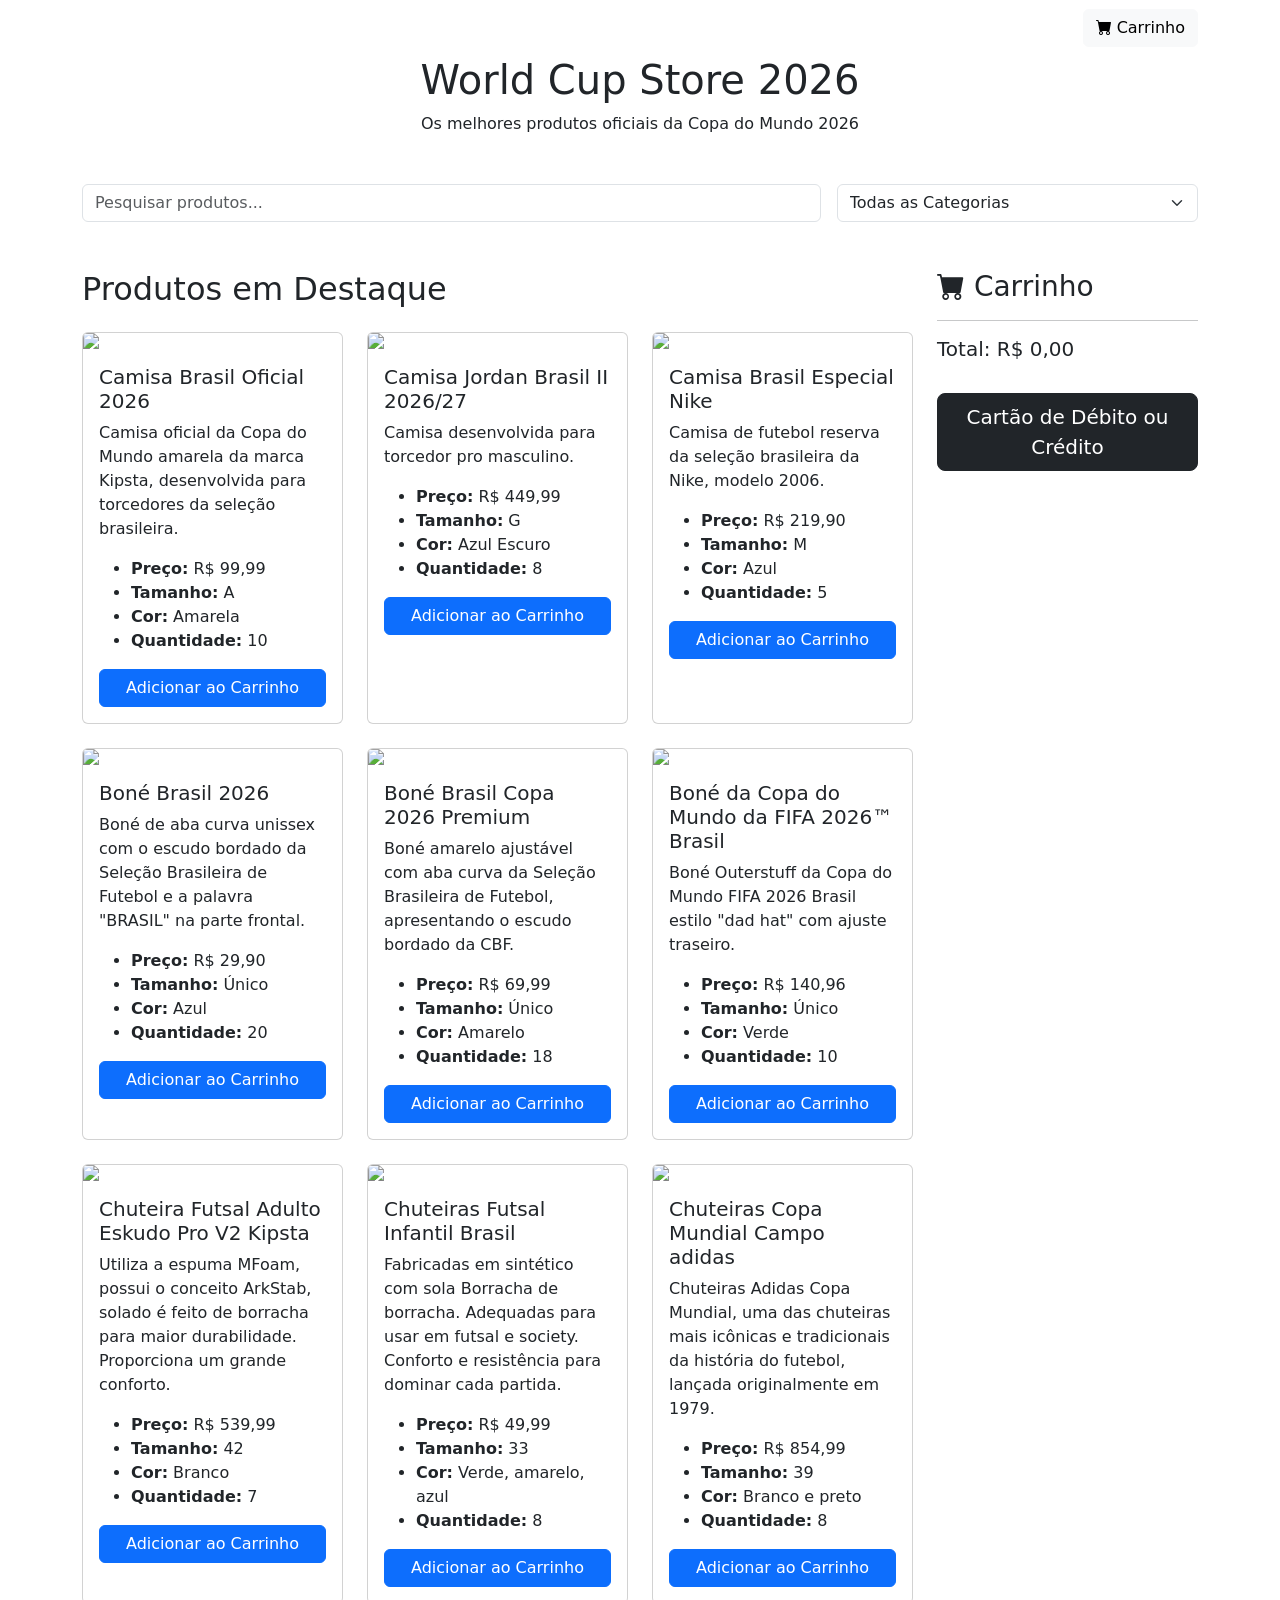
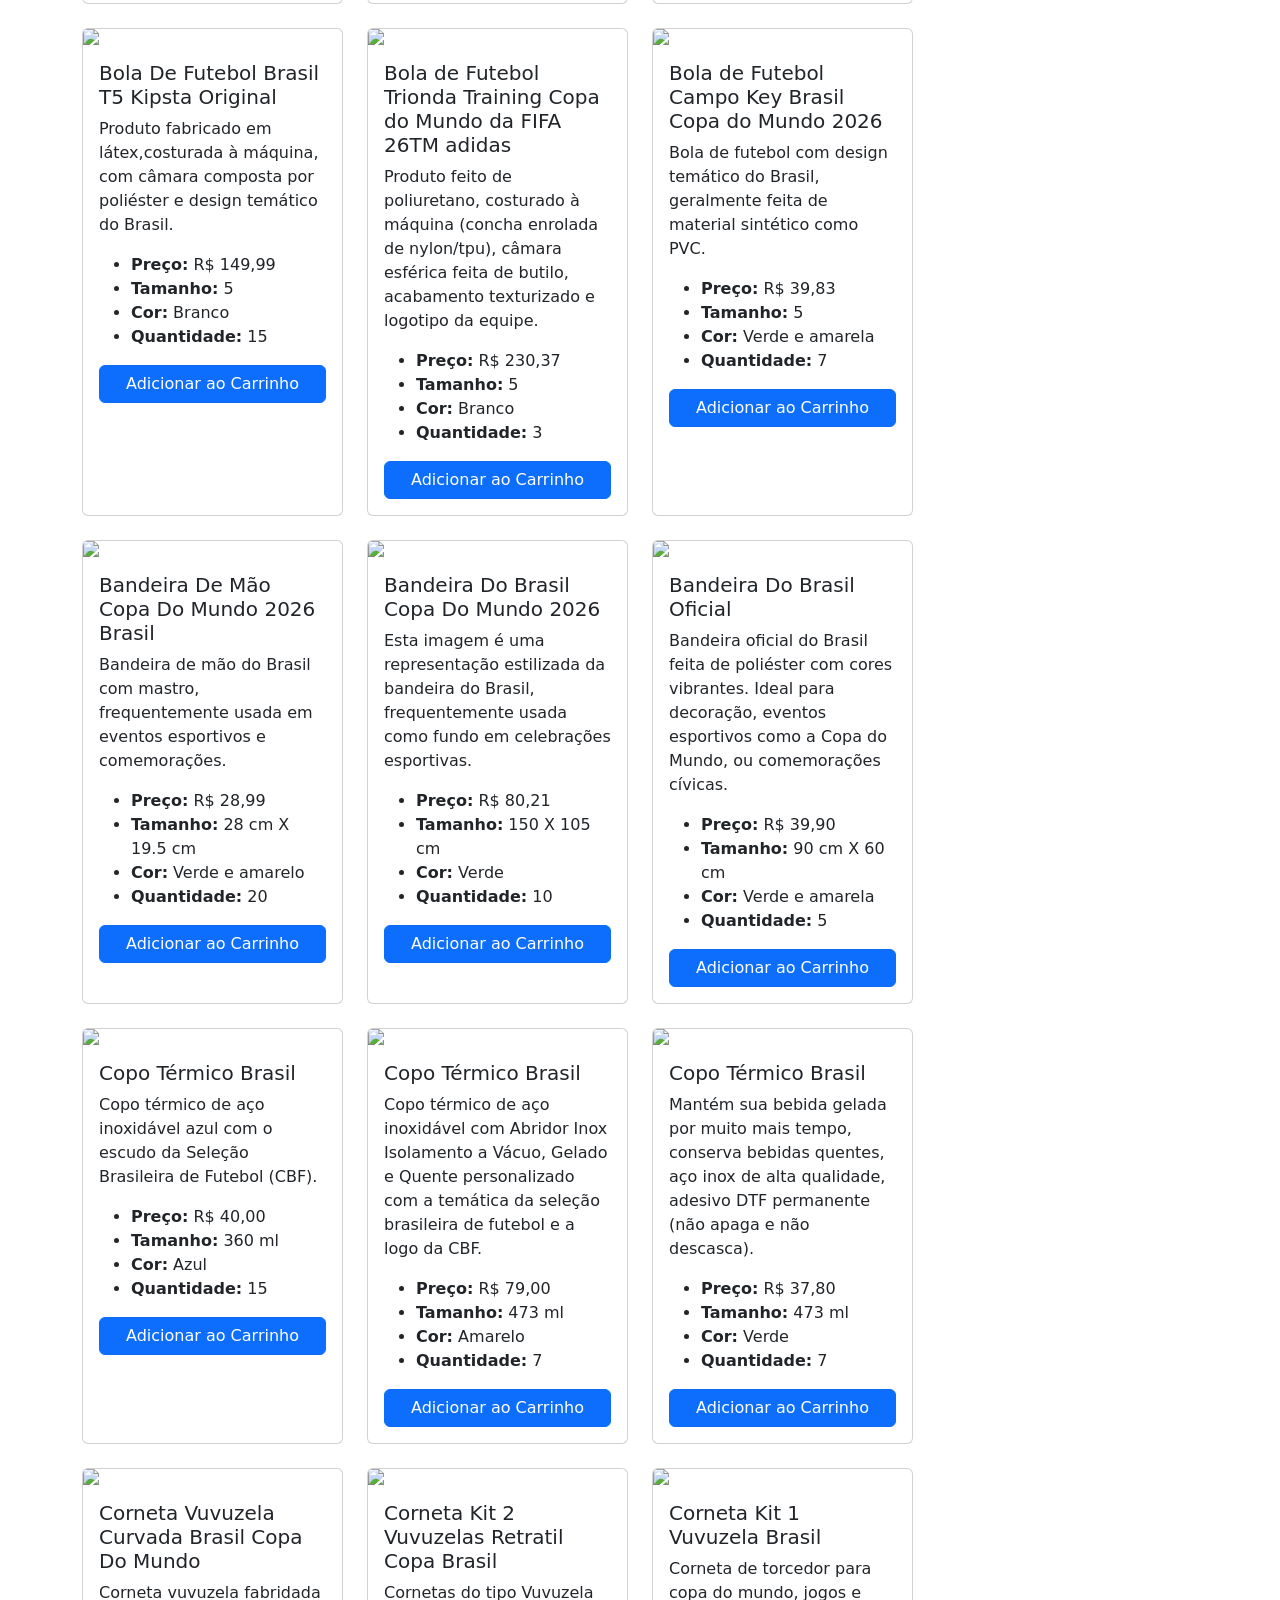
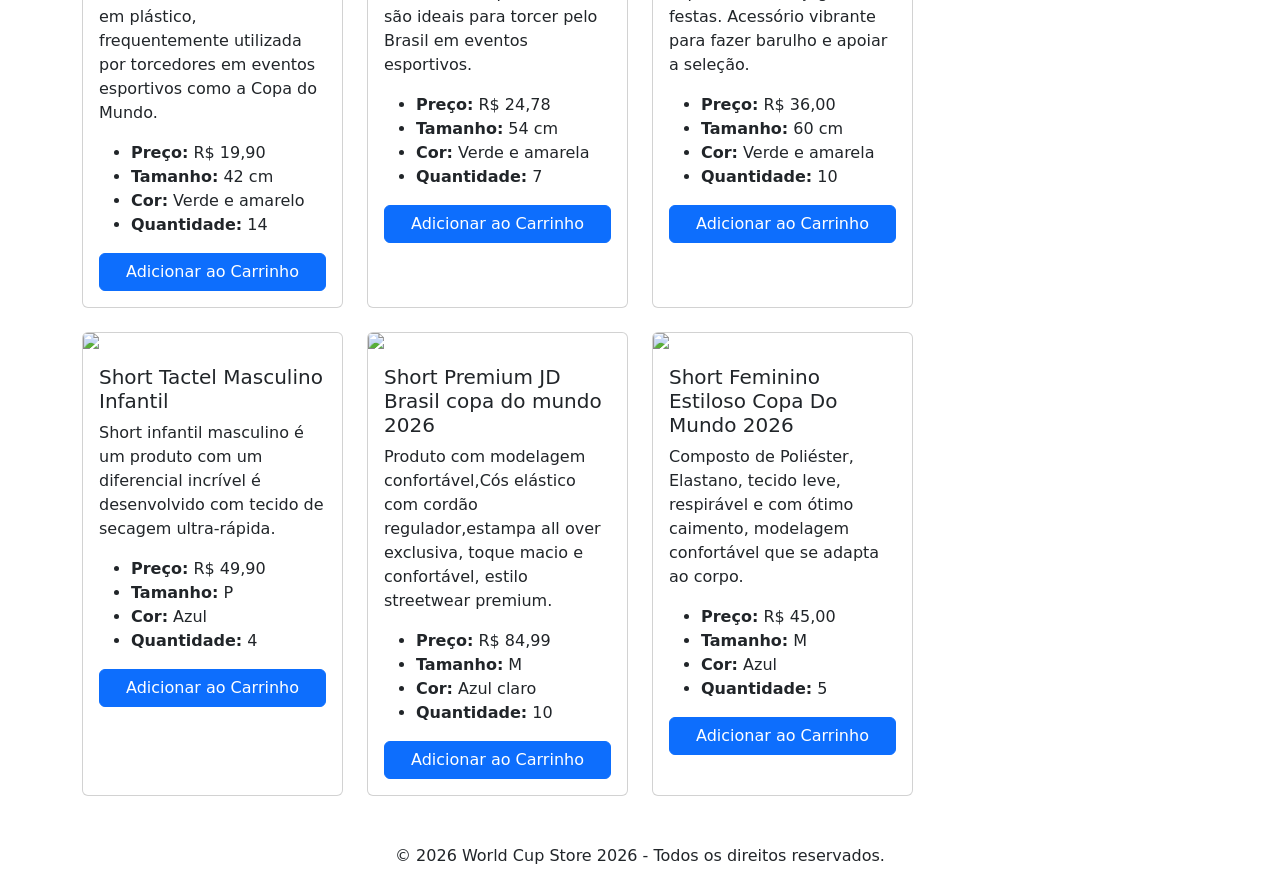
==== index.html @ fdce2fe2 "Add files via upload" ====
<!DOCTYPE html>
<html lang="pt-br">

<head>

    <meta charset="UTF-8">
    <meta name="viewport" content="width=device-width, initial-scale=1.0">

    <title>World Cup Store 2026</title>

    <link href="https://cdn.jsdelivr.net/npm/bootstrap@5.3.7/dist/css/bootstrap.min.css" rel="stylesheet">

    <link rel="stylesheet"
        href="https://cdn.jsdelivr.net/npm/bootstrap-icons@1.13.1/font/bootstrap-icons.min.css">

    <link rel="stylesheet" href="assets/css/styles.css">

</head>

<body>

    <nav class="navbar navbar-expand-lg navbar-dark menu-principal">

        <div class="container">

            <a class="navbar-brand fw-bold" href="#">
                <i class="bi bi-trophy-fill"></i>
                World Cup Store 2026
            </a>

            <button class="navbar-toggler" type="button" data-bs-toggle="collapse"
                data-bs-target="#menuNavbar">

                <span class="navbar-toggler-icon"></span>

            </button>

            <div class="collapse navbar-collapse" id="menuNavbar">

                <ul class="navbar-nav mx-auto">

                    <li class="nav-item">
                        <a class="nav-link active" href="#">Início</a>
                    </li>

                    <li class="nav-item">
                        <a class="nav-link" href="menu1.html">História</a>
                    </li>

                    <li class="nav-item">
                        <a class="nav-link" href="menu2.html">Produtos</a>
                    </li>

                    <li class="nav-item">
                        <a class="nav-link" href="menu3.html">Contato</a>
                    </li>

                </ul>

                <button class="btn btn-light">

                    <i class="bi bi-cart-fill"></i>
                    Carrinho

                </button>

            </div>

        </div>

    </nav>

    <section class="hero text-center">

        <div class="container">

            <h1 class="titulo-principal">
                World Cup Store 2026
            </h1>

            <p class="subtitulo">
                Os melhores produtos oficiais da Copa do Mundo 2026
            </p>

        </div>

    </section>

    <section class="container mt-5">

        <div class="row g-3">

            <div class="col-md-8">

                <input
                type="text"

                class="form-control pesquisa"

                id="pesquisaProduto"

                placeholder="Pesquisar produtos...">

            </div>

            <div class="col-md-4">

                <select
                    class="form-select filtro-categoria"
                    id="filtroCategoria">

                        <option value="todas as categorias">
                            Todas as Categorias
                        </option>

                        <option value="camisas">
                            Camisas
                        </option>

                        <option value="bones">
                            Bonés
                        </option>

                        <option value="chuteiras">
                            Chuteiras
                        </option>

                        <option value="acessorios">
                            Acessórios
                        </option>

                        <option value="outros">
                            Outros
                        </option>

                </select>

            </div>

        </div>

    </section>

    <section class="container mt-5">

        <div class="row">

            <div class="col-lg-9">

                <h2 class="titulo-secao mb-4">
                    Produtos em Destaque
                </h2>

                <div class="row g-4">

                    <div class="col-md-6 col-lg-4 produto camisas">
                        <div class="card produto-card h-100">

                            <img src="assets/img/camisa1.png" class="card-img-top">

                            <div class="card-body">

                                <h5 class="card-title">
                                    Camisa Brasil Oficial 2026
                                </h5>

                                <p class="card-text">
                                    Camisa oficial da Copa do Mundo amarela da marca Kipsta, desenvolvida para torcedores da seleção brasileira.
                                </p>

                                <ul class="lista-produto">
                                    <li><strong>Preço:</strong> R$ 99,99</li>
                                    <li><strong>Tamanho:</strong> A</li>
                                    <li><strong>Cor:</strong> Amarela</li>
                                    <li><strong>Quantidade:</strong> 10</li>
                                </ul>

                                <button
                                class="btn btn-primary w-100 btn-adicionar"

                                data-nome="Camisa Brasil Oficial 2026"

                                data-preco="99.99">

                                    Adicionar ao Carrinho

                                </button>

                            </div>

                        </div>
                    </div>

                    <div class="col-md-6 col-lg-4 produto camisas">
                        <div class="card produto-card h-100">

                            <img src="assets/img/camisa2.png" class="card-img-top">

                            <div class="card-body">

                                <h5 class="card-title">
                                    Camisa Jordan Brasil II 2026/27
                                </h5>

                                <p class="card-text">
                                    Camisa desenvolvida para torcedor pro masculino.
                                </p>

                                <ul class="lista-produto">
                                    <li><strong>Preço:</strong> R$ 449,99</li>
                                    <li><strong>Tamanho:</strong> G</li>
                                    <li><strong>Cor:</strong> Azul Escuro</li>
                                    <li><strong>Quantidade:</strong> 8</li>
                                </ul>

                                <button
                                class="btn btn-primary w-100 btn-adicionar"

                                data-nome="Camisa Jordan Brasil II 2026/27"

                                data-preco="449.99">

                                    Adicionar ao Carrinho

                                </button>

                            </div>

                        </div>
                    </div>

                    <div class="col-md-6 col-lg-4 produto camisas">
                        <div class="card produto-card h-100">

                            <img src="assets/img/camisa3.png" class="card-img-top">

                            <div class="card-body">

                                <h5 class="card-title">
                                    Camisa Brasil Especial Nike
                                </h5>

                                <p class="card-text">
                                    Camisa de futebol reserva da seleção brasileira da Nike, modelo 2006.
                                </p>

                                <ul class="lista-produto">
                                    <li><strong>Preço:</strong> R$ 219,90</li>
                                    <li><strong>Tamanho:</strong> M</li>
                                    <li><strong>Cor:</strong> Azul</li>
                                    <li><strong>Quantidade:</strong> 5</li>
                                </ul>

                                <button
                                class="btn btn-primary w-100 btn-adicionar"

                                data-nome="Camisa Brasil Especial Nike"

                                data-preco="219.90">

                                    Adicionar ao Carrinho

                                </button>

                            </div>

                        </div>
                    </div>

                    <div class="col-md-6 col-lg-4 produto bones">
                        <div class="card produto-card h-100">

                            <img src="assets/img/bone1.png" class="card-img-top">

                            <div class="card-body">

                                <h5 class="card-title">
                                    Boné Brasil 2026
                                </h5>

                                <p class="card-text">
                                    Boné de aba curva unissex com o escudo bordado da Seleção Brasileira de Futebol e a palavra "BRASIL" na parte frontal.
                                </p>

                                <ul class="lista-produto">
                                    <li><strong>Preço:</strong> R$ 29,90</li>
                                    <li><strong>Tamanho:</strong> Único</li>
                                    <li><strong>Cor:</strong> Azul</li>
                                    <li><strong>Quantidade:</strong> 20</li>
                                </ul>

                                <button
                                class="btn btn-primary w-100 btn-adicionar"

                                data-nome="Boné Brasil 2026"

                                data-preco="29.90">

                                    Adicionar ao Carrinho

                                </button>

                            </div>

                        </div>
                    </div>

                    <div class="col-md-6 col-lg-4 produto bones">
                        <div class="card produto-card h-100">

                            <img src="assets/img/bone2.png" class="card-img-top">

                            <div class="card-body">

                                <h5 class="card-title">
                                    Boné Brasil Copa 2026 Premium
                                </h5>

                                <p class="card-text">
                                    Boné amarelo ajustável com aba curva da Seleção Brasileira de Futebol, apresentando o escudo bordado da CBF.
                                </p>

                                <ul class="lista-produto">
                                    <li><strong>Preço:</strong> R$ 69,99</li>
                                    <li><strong>Tamanho:</strong> Único</li>
                                    <li><strong>Cor:</strong> Amarelo</li>
                                    <li><strong>Quantidade:</strong> 18</li>
                                </ul>

                                <button
                                class="btn btn-primary w-100 btn-adicionar"

                                data-nome="Boné Brasil Copa 2026 Premium"

                                data-preco="69.99">

                                    Adicionar ao Carrinho

                                </button>

                            </div>

                        </div>
                    </div>

                    <div class="col-md-6 col-lg-4 produto bones">
                        <div class="card produto-card h-100">

                            <img src="assets/img/bone3.png" class="card-img-top">

                            <div class="card-body">

                                <h5 class="card-title">
                                    Boné da Copa do Mundo da FIFA 2026™ Brasil
                                </h5>

                                <p class="card-text">
                                    Boné Outerstuff da Copa do Mundo FIFA 2026 Brasil estilo "dad hat" com ajuste traseiro.
                                </p>

                                <ul class="lista-produto">
                                    <li><strong>Preço:</strong> R$ 140,96</li>
                                    <li><strong>Tamanho:</strong> Único</li>
                                    <li><strong>Cor:</strong> Verde</li>
                                    <li><strong>Quantidade:</strong> 10</li>
                                </ul>

                                <button
                                class="btn btn-primary w-100 btn-adicionar"

                                data-nome="Boné da Copa do Mundo da FIFA 2026™ Brasil"

                                data-preco="140.96">

                                    Adicionar ao Carrinho

                                </button>

                            </div>

                        </div>
                    </div>

                    <div class="col-md-6 col-lg-4 produto chuteiras">
                        <div class="card produto-card h-100">

                            <img src="assets/img/chuteira1.png" class="card-img-top">

                            <div class="card-body">

                                <h5 class="card-title">
                                    Chuteira Futsal Adulto Eskudo Pro V2 Kipsta
                                </h5>

                                <p class="card-text">
                                    Utiliza a espuma MFoam, possui o conceito ArkStab, solado é feito de borracha para maior durabilidade. Proporciona um grande conforto.
                                </p>

                                <ul class="lista-produto">
                                    <li><strong>Preço:</strong> R$ 539,99</li>
                                    <li><strong>Tamanho:</strong> 42</li>
                                    <li><strong>Cor:</strong> Branco</li>
                                    <li><strong>Quantidade:</strong> 7</li>
                                </ul>

                                <button
                                class="btn btn-primary w-100 btn-adicionar"

                                data-nome="Chuteira Futsal Adulto Eskudo Pro V2 Kipsta"

                                data-preco="539.99">

                                    Adicionar ao Carrinho

                                </button>

                            </div>

                        </div>
                    </div>

                    <div class="col-md-6 col-lg-4 produto chuteiras">
                        <div class="card produto-card h-100">

                            <img src="assets/img/chuteira2.png" class="card-img-top">

                            <div class="card-body">

                                <h5 class="card-title">
                                    Chuteiras Futsal Infantil Brasil
                                </h5>

                                <p class="card-text">
                                    Fabricadas em sintético com sola Borracha de borracha. Adequadas para usar em futsal e society. Conforto e resistência para dominar cada partida.
                                </p>

                                <ul class="lista-produto">
                                    <li><strong>Preço:</strong> R$ 49,99</li>
                                    <li><strong>Tamanho:</strong> 33</li>
                                    <li><strong>Cor:</strong> Verde, amarelo, azul</li>
                                    <li><strong>Quantidade:</strong> 8</li>
                                </ul>

                                <button
                                class="btn btn-primary w-100 btn-adicionar"

                                data-nome="Chuteiras Futsal Infantil Brasil"

                                data-preco="49.99">

                                    Adicionar ao Carrinho

                                </button>

                            </div>

                        </div>
                    </div>

                    <div class="col-md-6 col-lg-4 produto chuteiras">
                        <div class="card produto-card h-100">

                            <img src="assets/img/chuteira3.png" class="card-img-top">

                            <div class="card-body">

                                <h5 class="card-title">
                                    Chuteiras Copa Mundial Campo adidas
                                </h5>

                                <p class="card-text">
                                    Chuteiras Adidas Copa Mundial, uma das chuteiras mais icônicas e tradicionais da história do futebol, lançada originalmente em 1979.
                                </p>

                                <ul class="lista-produto">
                                    <li><strong>Preço:</strong> R$ 854,99</li>
                                    <li><strong>Tamanho:</strong> 39</li>
                                    <li><strong>Cor:</strong> Branco e preto</li>
                                    <li><strong>Quantidade:</strong> 8</li>
                                </ul>

                                <button
                                class="btn btn-primary w-100 btn-adicionar"

                                data-nome="Chuteiras Copa Mundial Campo adidas"

                                data-preco="854.99">

                                    Adicionar ao Carrinho

                                </button>

                            </div>

                        </div>
                    </div>

                    <div class="col-md-6 col-lg-4 produto acessorios">
                        <div class="card produto-card h-100">

                            <img src="assets/img/bola1.png" class="card-img-top">

                            <div class="card-body">

                                <h5 class="card-title">
                                    Bola De Futebol Brasil T5 Kipsta Original
                                </h5>

                                <p class="card-text">
                                    Produto fabricado em látex,costurada à máquina, com câmara composta por poliéster e design temático do Brasil.
                                </p>

                                <ul class="lista-produto">
                                    <li><strong>Preço:</strong> R$ 149,99</li>
                                    <li><strong>Tamanho:</strong> 5</li>
                                    <li><strong>Cor:</strong> Branco</li>
                                    <li><strong>Quantidade:</strong> 15</li>
                                </ul>

                                <button
                                class="btn btn-primary w-100 btn-adicionar"

                                data-nome="Bola De Futebol Brasil T5 Kipsta Original"

                                data-preco="149.99">

                                    Adicionar ao Carrinho

                                </button>

                            </div>

                        </div>
                    </div>

                    <div class="col-md-6 col-lg-4 produto acessorios">
                        <div class="card produto-card h-100">

                            <img src="assets/img/bola2.png" class="card-img-top">

                            <div class="card-body">

                                <h5 class="card-title">
                                    Bola de Futebol Trionda Training Copa do Mundo da FIFA 26TM adidas
                                </h5>

                                <p class="card-text">
                                    Produto feito de poliuretano, costurado à máquina (concha enrolada de nylon/tpu), câmara esférica feita de butilo, acabamento texturizado e logotipo da equipe.
                                </p>

                                <ul class="lista-produto">
                                    <li><strong>Preço:</strong> R$ 230,37</li>
                                    <li><strong>Tamanho:</strong> 5</li>
                                    <li><strong>Cor:</strong> Branco</li>
                                    <li><strong>Quantidade:</strong> 3</li>
                                </ul>

                                <button
                                class="btn btn-primary w-100 btn-adicionar"

                                data-nome="Bola de Futebol Trionda Training Copa do Mundo da FIFA 26TM adidas"

                                data-preco="230.37">

                                    Adicionar ao Carrinho

                                </button>

                            </div>

                        </div>
                    </div>

                    <div class="col-md-6 col-lg-4 produto acessorios">
                        <div class="card produto-card h-100">

                            <img src="assets/img/bola3.png" class="card-img-top">

                            <div class="card-body">

                                <h5 class="card-title">
                                    Bola de Futebol Campo Key Brasil Copa do Mundo 2026
                                </h5>

                                <p class="card-text">
                                    Bola de futebol com design temático do Brasil, geralmente feita de material sintético como PVC.
                                </p>

                                <ul class="lista-produto">
                                    <li><strong>Preço:</strong> R$ 39,83</li>
                                    <li><strong>Tamanho:</strong> 5</li>
                                    <li><strong>Cor:</strong> Verde e amarela</li>
                                    <li><strong>Quantidade:</strong> 7</li>
                                </ul>

                                <button
                                class="btn btn-primary w-100 btn-adicionar"

                                data-nome="Bola de Futebol Campo Key Brasil Copa do Mundo 2026"

                                data-preco="39.83">

                                    Adicionar ao Carrinho

                                </button>

                            </div>

                        </div>
                    </div>

                    <div class="col-md-6 col-lg-4 produto acessorios">
                        <div class="card produto-card h-100">

                            <img src="assets/img/bandeira1.png" class="card-img-top">

                            <div class="card-body">

                                <h5 class="card-title">
                                    Bandeira De Mão Copa Do Mundo 2026 Brasil
                                </h5>

                                <p class="card-text">
                                    Bandeira de mão do Brasil com mastro, frequentemente usada em eventos esportivos e comemorações.
                                </p>

                                <ul class="lista-produto">
                                    <li><strong>Preço:</strong> R$ 28,99</li>
                                    <li><strong>Tamanho:</strong> 28 cm X 19.5 cm</li>
                                    <li><strong>Cor:</strong> Verde e amarelo</li>
                                    <li><strong>Quantidade:</strong> 20</li>
                                </ul>

                                <button
                                class="btn btn-primary w-100 btn-adicionar"

                                data-nome="Bandeira De Mão Copa Do Mundo 2026 Brasil"

                                data-preco="28.99">

                                    Adicionar ao Carrinho

                                </button>

                            </div>

                        </div>
                    </div>

                    <div class="col-md-6 col-lg-4 produto acessorios">
                        <div class="card produto-card h-100">

                            <img src="assets/img/bandeira2.png" class="card-img-top">

                            <div class="card-body">

                                <h5 class="card-title">
                                    Bandeira Do Brasil Copa Do Mundo 2026
                                </h5>

                                <p class="card-text">
                                    Esta imagem é uma representação estilizada da bandeira do Brasil, frequentemente usada como fundo em celebrações esportivas.
                                </p>

                                <ul class="lista-produto">
                                    <li><strong>Preço:</strong> R$ 80,21</li>
                                    <li><strong>Tamanho:</strong> 150 X 105 cm</li>
                                    <li><strong>Cor:</strong> Verde</li>
                                    <li><strong>Quantidade:</strong> 10</li>
                                </ul>

                                <button
                                class="btn btn-primary w-100 btn-adicionar"

                                data-nome="Bandeira Do Brasil Copa Do Mundo 2026"

                                data-preco="80.21">

                                    Adicionar ao Carrinho

                                </button>

                            </div>

                        </div>
                    </div>

                    <div class="col-md-6 col-lg-4 produto acessorios">
                        <div class="card produto-card h-100">

                            <img src="assets/img/bandeira3.png" class="card-img-top">

                            <div class="card-body">

                                <h5 class="card-title">
                                    Bandeira Do Brasil Oficial
                                </h5>

                                <p class="card-text">
                                    Bandeira oficial do Brasil feita de poliéster com cores vibrantes. Ideal para decoração, eventos esportivos como a Copa do Mundo, ou comemorações cívicas.
                                </p>

                                <ul class="lista-produto">
                                    <li><strong>Preço:</strong> R$ 39,90</li>
                                    <li><strong>Tamanho:</strong> 90 cm X 60 cm</li>
                                    <li><strong>Cor:</strong> Verde e amarela</li>
                                    <li><strong>Quantidade:</strong> 5</li>
                                </ul>

                                <button
                                class="btn btn-primary w-100 btn-adicionar"

                                data-nome="Bandeira Do Brasil Oficial"

                                data-preco="39.90">

                                    Adicionar ao Carrinho

                                </button>

                            </div>

                        </div>
                    </div>

                    <div class="col-md-6 col-lg-4 produto outros">
                        <div class="card produto-card h-100">

                            <img src="assets/img/copo1.png" class="card-img-top">

                            <div class="card-body">

                                <h5 class="card-title">
                                    Copo Térmico Brasil
                                </h5>

                                <p class="card-text">
                                    Copo térmico de aço inoxidável azul com o escudo da Seleção Brasileira de Futebol (CBF).
                                </p>

                                <ul class="lista-produto">
                                    <li><strong>Preço:</strong> R$ 40,00</li>
                                    <li><strong>Tamanho:</strong> 360 ml</li>
                                    <li><strong>Cor:</strong> Azul</li>
                                    <li><strong>Quantidade:</strong> 15</li>
                                </ul>

                                <button
                                class="btn btn-primary w-100 btn-adicionar"

                                data-nome="Copo Térmico Brasil"

                                data-preco="40.00">

                                    Adicionar ao Carrinho

                                </button>

                            </div>

                        </div>
                    </div>

                    <div class="col-md-6 col-lg-4 produto outros">
                        <div class="card produto-card h-100">

                            <img src="assets/img/copo2.png" class="card-img-top">

                            <div class="card-body">

                                <h5 class="card-title">
                                    Copo Térmico Brasil
                                </h5>

                                <p class="card-text">
                                    Copo térmico de aço inoxidável com Abridor Inox Isolamento a Vácuo, Gelado e Quente personalizado com a temática da seleção brasileira de futebol e a logo da CBF.
                                </p>

                                <ul class="lista-produto">
                                    <li><strong>Preço:</strong> R$ 79,00</li>
                                    <li><strong>Tamanho:</strong> 473 ml</li>
                                    <li><strong>Cor:</strong> Amarelo</li>
                                    <li><strong>Quantidade:</strong> 7</li>
                                </ul>

                                <button
                                class="btn btn-primary w-100 btn-adicionar"

                                data-nome="Copo Térmico Brasil"

                                data-preco="79.00">

                                    Adicionar ao Carrinho

                                </button>

                            </div>

                        </div>
                    </div>

                    <div class="col-md-6 col-lg-4 produto outros">
                        <div class="card produto-card h-100">

                            <img src="assets/img/copo3.png" class="card-img-top">

                            <div class="card-body">

                                <h5 class="card-title">
                                    Copo Térmico Brasil
                                </h5>

                                <p class="card-text">
                                    Mantém sua bebida gelada por muito mais tempo, conserva bebidas quentes, aço inox de alta qualidade, adesivo DTF permanente (não apaga e não descasca).
                                </p>

                                <ul class="lista-produto">
                                    <li><strong>Preço:</strong> R$ 37,80</li>
                                    <li><strong>Tamanho:</strong> 473 ml</li>
                                    <li><strong>Cor:</strong> Verde</li>
                                    <li><strong>Quantidade:</strong> 7</li>
                                </ul>

                                <button
                                class="btn btn-primary w-100 btn-adicionar"

                                data-nome="Copo Térmico Brasil"

                                data-preco="37.80">

                                    Adicionar ao Carrinho

                                </button>

                            </div>

                        </div>
                    </div>

                    <div class="col-md-6 col-lg-4 produto acessorios">
                        <div class="card produto-card h-100">

                            <img src="assets/img/corneta1.png" class="card-img-top">

                            <div class="card-body">

                                <h5 class="card-title">
                                    Corneta Vuvuzela Curvada Brasil Copa Do Mundo
                                </h5>

                                <p class="card-text">
                                    Corneta vuvuzela fabridada em plástico, frequentemente utilizada por torcedores em eventos esportivos como a Copa do Mundo.
                                </p>

                                <ul class="lista-produto">
                                    <li><strong>Preço:</strong> R$ 19,90</li>
                                    <li><strong>Tamanho:</strong> 42 cm</li>
                                    <li><strong>Cor:</strong> Verde e amarelo</li>
                                    <li><strong>Quantidade:</strong> 14</li>
                                </ul>

                                <button
                                class="btn btn-primary w-100 btn-adicionar"

                                data-nome="Corneta Vuvuzela Curvada Brasil Copa Do Mundo"

                                data-preco="19.90">

                                    Adicionar ao Carrinho

                                </button>

                            </div>

                        </div>
                    </div>

                    <div class="col-md-6 col-lg-4 produto acessorios">
                        <div class="card produto-card h-100">

                            <img src="assets/img/corneta2.png" class="card-img-top">

                            <div class="card-body">

                                <h5 class="card-title">
                                    Corneta Kit 2 Vuvuzelas Retratil Copa Brasil
                                </h5>

                                <p class="card-text">
                                    Cornetas do tipo Vuvuzela são ideais para torcer pelo Brasil em eventos esportivos.
                                </p>

                                <ul class="lista-produto">
                                    <li><strong>Preço:</strong> R$ 24,78</li>
                                    <li><strong>Tamanho:</strong> 54 cm</li>
                                    <li><strong>Cor:</strong> Verde e amarela</li>
                                    <li><strong>Quantidade:</strong> 7</li>
                                </ul>

                                <button
                                class="btn btn-primary w-100 btn-adicionar"

                                data-nome="Corneta Kit 2 Vuvuzelas Retratil Copa Brasil"

                                data-preco="24.78">

                                    Adicionar ao Carrinho

                                </button>

                            </div>

                        </div>
                    </div>

                    <div class="col-md-6 col-lg-4 produto acessorios">
                        <div class="card produto-card h-100">

                            <img src="assets/img/corneta3.png" class="card-img-top">

                            <div class="card-body">

                                <h5 class="card-title">
                                    Corneta Kit 1 Vuvuzela Brasil
                                </h5>

                                <p class="card-text">
                                    Corneta de torcedor para copa do mundo, jogos e festas. Acessório vibrante para fazer barulho e apoiar a seleção.
                                </p>

                                <ul class="lista-produto">
                                    <li><strong>Preço:</strong> R$ 36,00</li>
                                    <li><strong>Tamanho:</strong> 60 cm</li>
                                    <li><strong>Cor:</strong> Verde e amarela</li>
                                    <li><strong>Quantidade:</strong> 10</li>
                                </ul>

                                <button
                                class="btn btn-primary w-100 btn-adicionar"

                                data-nome="Corneta Kit 1 Vuvuzela Brasil"

                                data-preco="36.00">

                                    Adicionar ao Carrinho

                                </button>

                            </div>

                        </div>
                    </div>

                    <div class="col-md-6 col-lg-4 produto outros">
                        <div class="card produto-card h-100">

                            <img src="assets/img/short1.png" class="card-img-top">

                            <div class="card-body">

                                <h5 class="card-title">
                                    Short Tactel Masculino Infantil
                                </h5>

                                <p class="card-text">
                                    Short infantil masculino é um produto com um diferencial incrível é desenvolvido com tecido de secagem ultra-rápida.
                                </p>

                                <ul class="lista-produto">
                                    <li><strong>Preço:</strong> R$ 49,90</li>
                                    <li><strong>Tamanho:</strong> P</li>
                                    <li><strong>Cor:</strong> Azul</li>
                                    <li><strong>Quantidade:</strong> 4</li>
                                </ul>

                                <button
                                class="btn btn-primary w-100 btn-adicionar"

                                data-nome="Short Tactel Masculino Infantil"

                                data-preco="49.90">

                                    Adicionar ao Carrinho

                                </button>

                            </div>

                        </div>
                    </div>

                    <div class="col-md-6 col-lg-4 produto outros">
                        <div class="card produto-card h-100">

                            <img src="assets/img/short2.png" class="card-img-top">

                            <div class="card-body">

                                <h5 class="card-title">
                                    Short Premium JD Brasil copa do mundo 2026
                                </h5>

                                <p class="card-text">
                                    Produto com modelagem confortável,Cós elástico com cordão regulador,estampa all over exclusiva, toque macio e confortável, estilo streetwear premium.
                                </p>

                                <ul class="lista-produto">
                                    <li><strong>Preço:</strong> R$ 84,99</li>
                                    <li><strong>Tamanho:</strong> M</li>
                                    <li><strong>Cor:</strong> Azul claro</li>
                                    <li><strong>Quantidade:</strong> 10</li>
                                </ul>

                                <button
                                class="btn btn-primary w-100 btn-adicionar"

                                data-nome="Short Premium JD Brasil copa do mundo 2026"

                                data-preco="84.99">

                                    Adicionar ao Carrinho

                                </button>

                            </div>

                        </div>
                    </div>

                    <div class="col-md-6 col-lg-4 produto outros">
                        <div class="card produto-card h-100">

                            <img src="assets/img/short3.png" class="card-img-top">

                            <div class="card-body">

                                <h5 class="card-title">
                                    Short Feminino Estiloso Copa Do Mundo 2026
                                </h5>

                                <p class="card-text">
                                    Composto de Poliéster, Elastano, tecido leve, respirável e com ótimo caimento, modelagem confortável que se adapta ao corpo.

                                </p>

                                <ul class="lista-produto">
                                    <li><strong>Preço:</strong> R$ 45,00</li>
                                    <li><strong>Tamanho:</strong> M</li>
                                    <li><strong>Cor:</strong> Azul</li>
                                    <li><strong>Quantidade:</strong> 5</li>
                                </ul>

                                <button
                                class="btn btn-primary w-100 btn-adicionar"

                                data-nome="Short Feminino Estiloso Copa Do Mundo 2026"

                                data-preco="45.00">

                                    Adicionar ao Carrinho

                                </button>

                            </div>

                        </div>
                    </div>                    

                </div>

            </div>

            <div class="col-lg-3">

                <div class="carrinho">

                    <h3>
                        <i class="bi bi-cart-fill"></i>
                        Carrinho
                    </h3>

                    <div class="itens-carrinho">

                    </div>

                    <hr>

                    <h5 id="total-carrinho">

                        Total: R$ 0,00

                    </h5>

                    <div class="d-grid gap-2 mt-4">

                        <div id="paypal-button-container"></div>

                        <button class="btn btn-dark btn-lg">
                            Cartão de Débito ou Crédito
                        </button>

                    </div>

                </div>

            </div>

        </div>

    </section>

    <footer class="footer mt-5">

        <div class="container text-center">

            <p>
                © 2026 World Cup Store 2026
                - Todos os direitos reservados.
            </p>

        </div>

    </footer>

    <script src="https://cdn.jsdelivr.net/npm/bootstrap@5.3.7/dist/js/bootstrap.bundle.min.js"></script>

    <script src="https://www.paypal.com/sdk/js?client-id=AYBf46BecIuWXEbQchVxGa9lWo3DtMi8l91Su0lvNVVjmQ_JyN1i4IZqUhOjJHjP5elqmYw91kL3Qmyb&currency=BRL"></script>

    <script src="assets/js/script.js"></script>

</body>

</html>
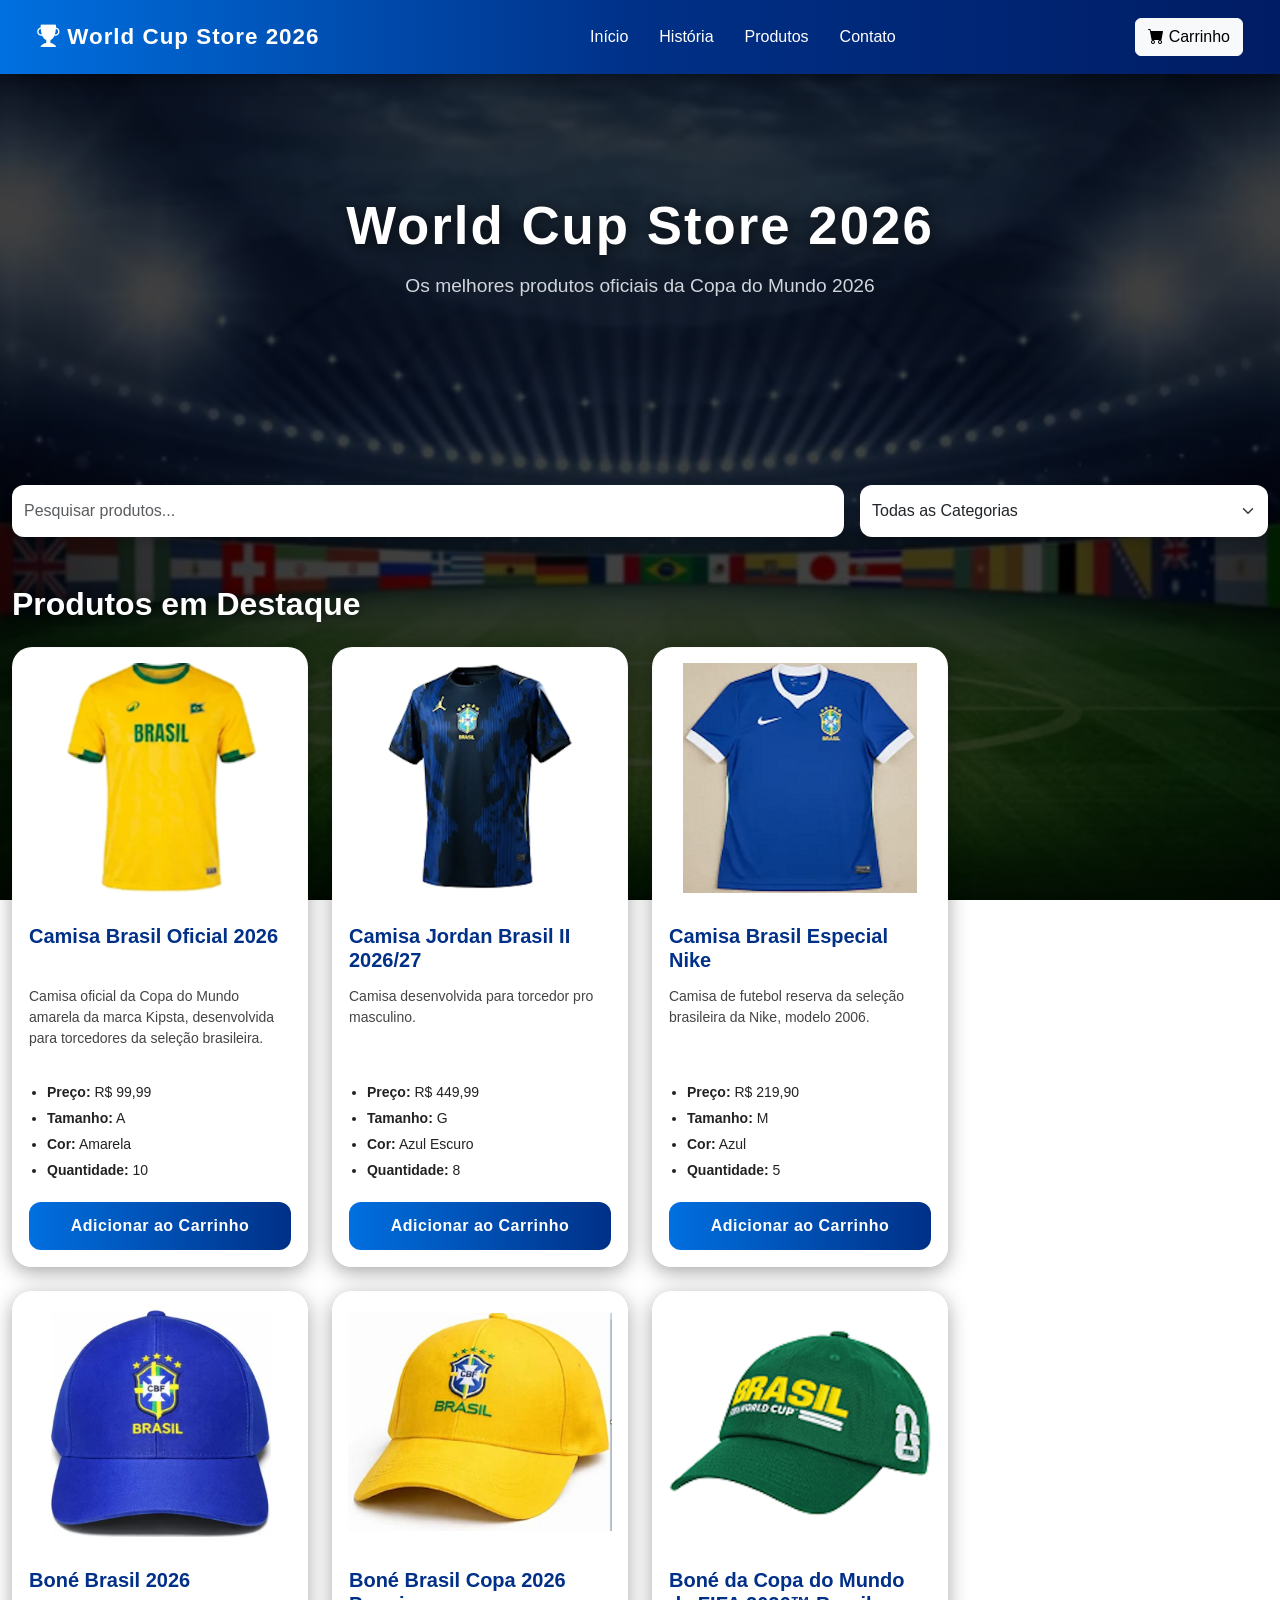
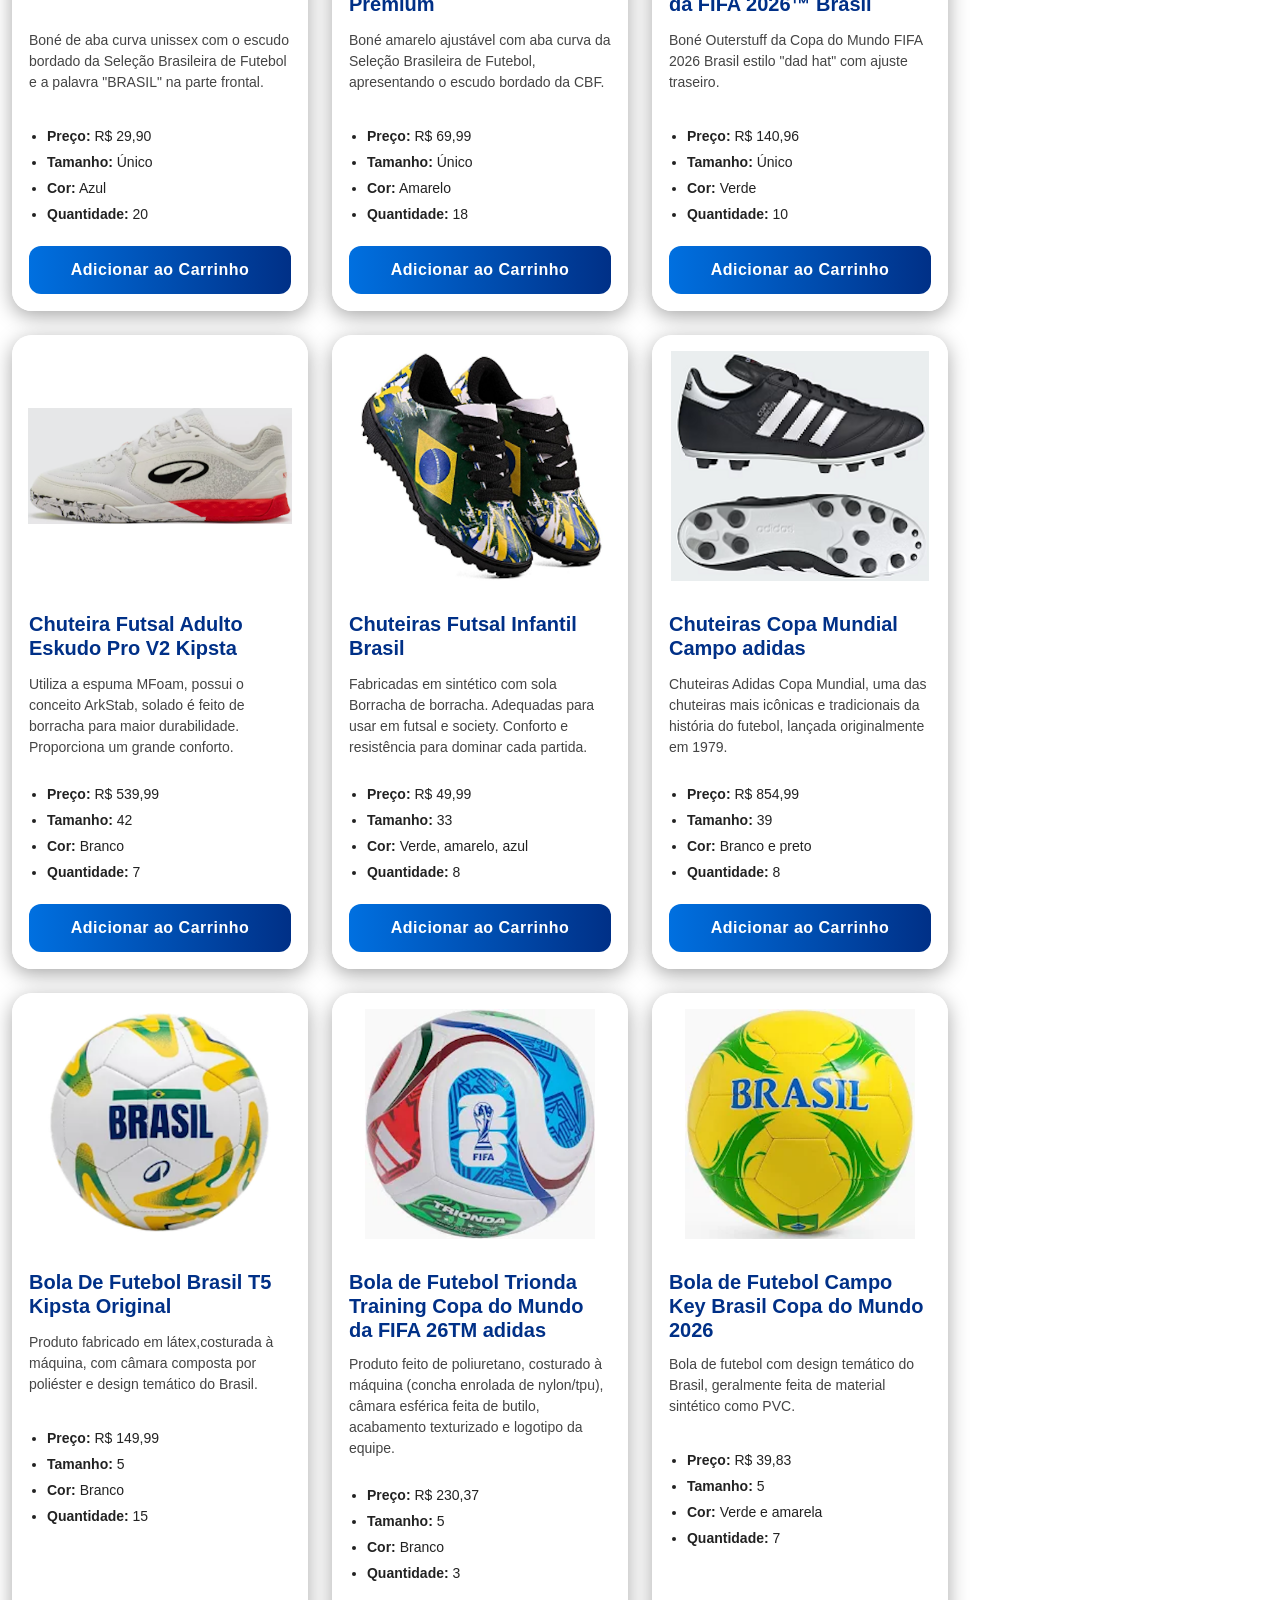
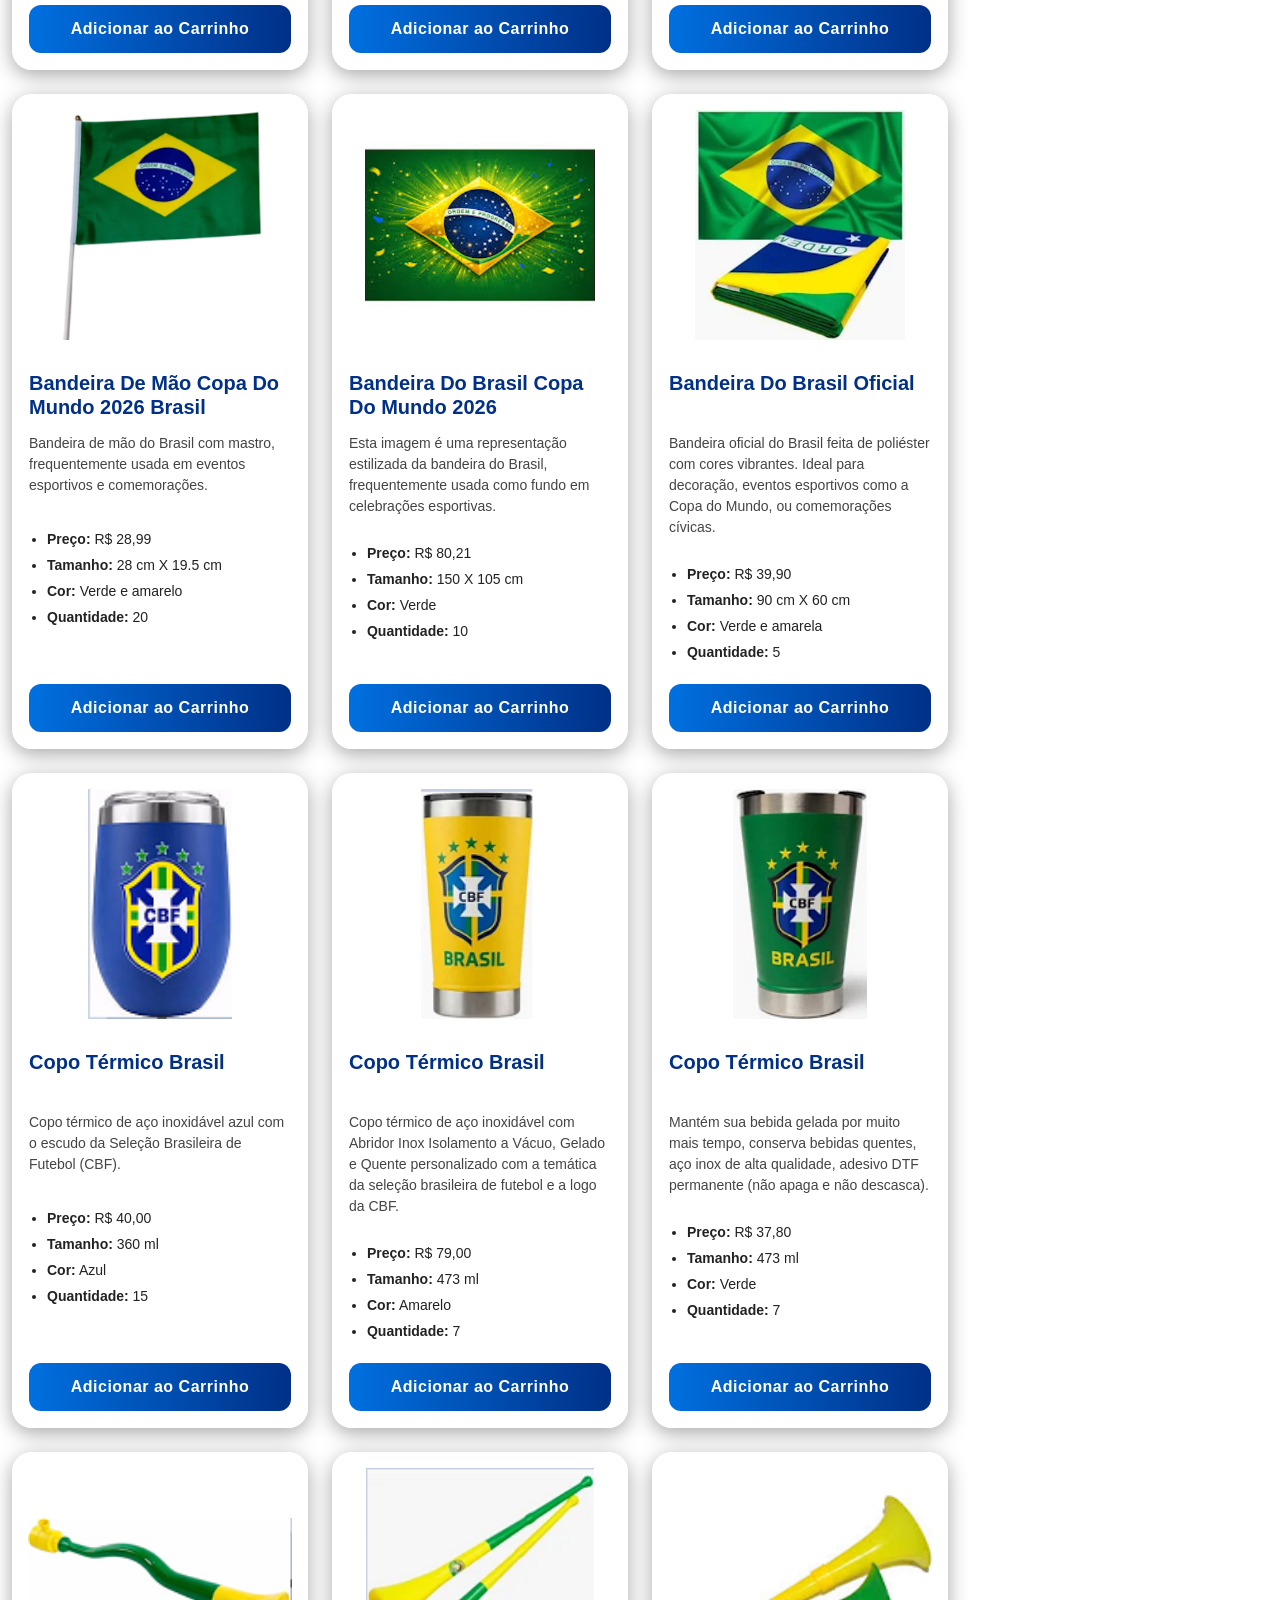
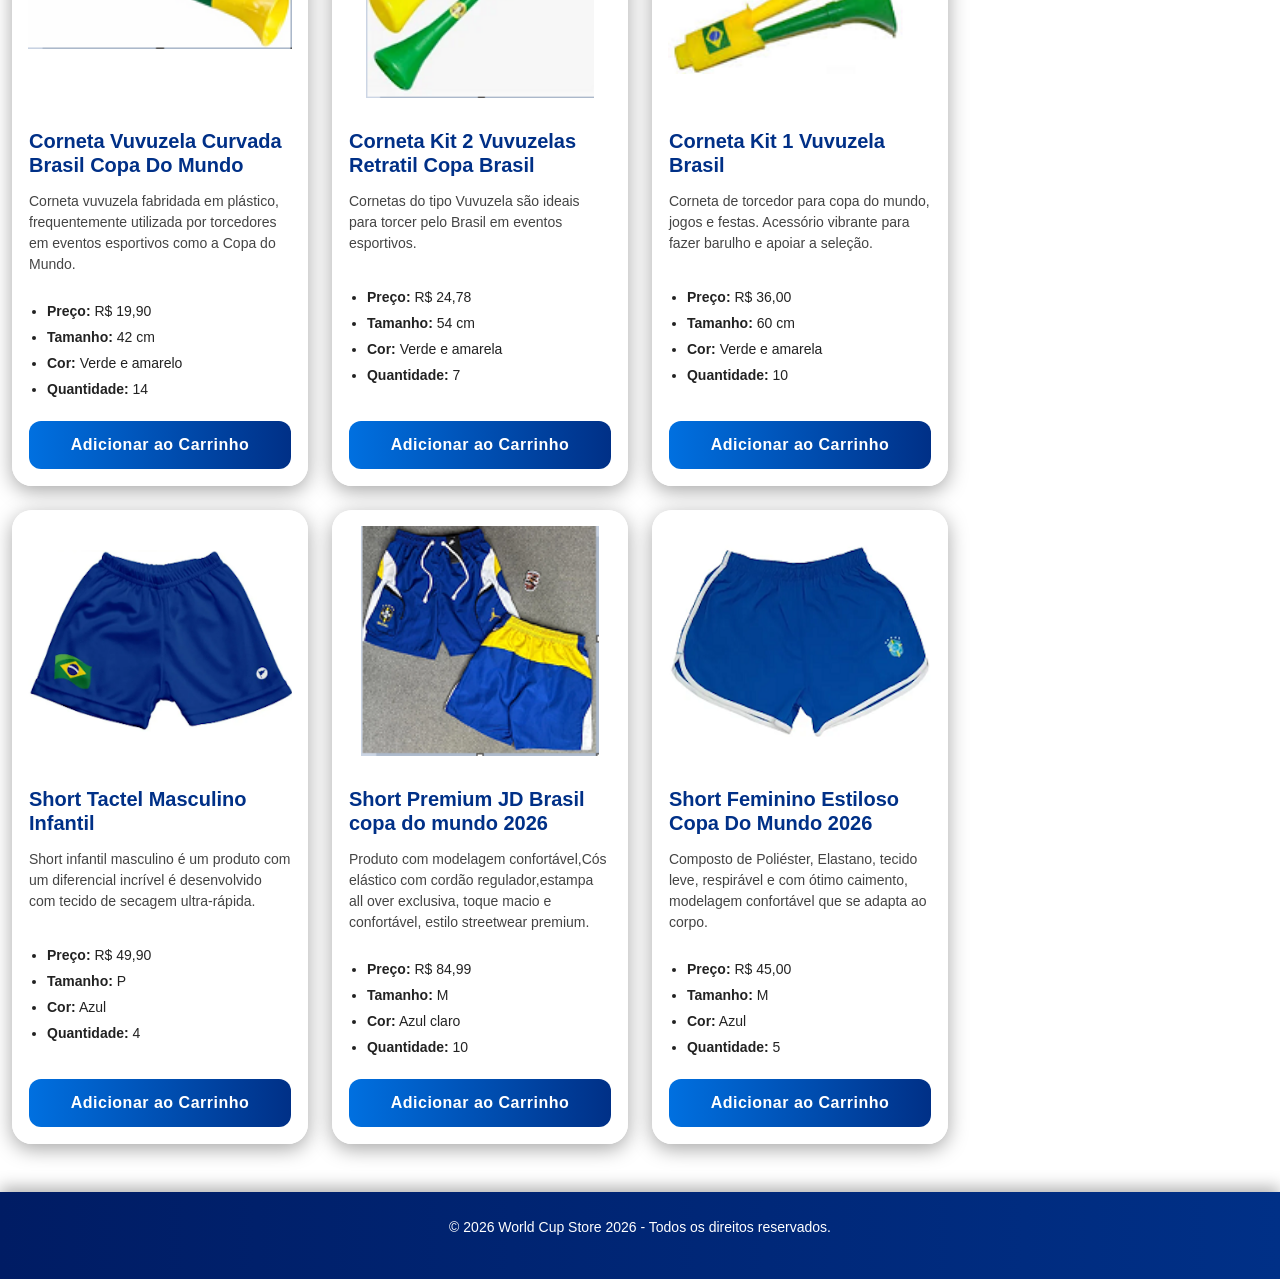
==== commit 42acedd8: "Update index.html" ====
--- a/index.html
+++ b/index.html
@@ -19,1095 +19,1097 @@
 
 <body>
 
-    <nav class="navbar navbar-expand-lg navbar-dark menu-principal">
-
-        <div class="container">
-
-            <a class="navbar-brand fw-bold" href="#">
-                <i class="bi bi-trophy-fill"></i>
-                World Cup Store 2026
-            </a>
-
-            <button class="navbar-toggler" type="button" data-bs-toggle="collapse"
-                data-bs-target="#menuNavbar">
-
-                <span class="navbar-toggler-icon"></span>
-
-            </button>
-
-            <div class="collapse navbar-collapse" id="menuNavbar">
-
-                <ul class="navbar-nav mx-auto">
-
-                    <li class="nav-item">
-                        <a class="nav-link active" href="#">Início</a>
-                    </li>
-
-                    <li class="nav-item">
-                        <a class="nav-link" href="menu1.html">História</a>
-                    </li>
-
-                    <li class="nav-item">
-                        <a class="nav-link" href="menu2.html">Produtos</a>
-                    </li>
-
-                    <li class="nav-item">
-                        <a class="nav-link" href="menu3.html">Contato</a>
-                    </li>
-
-                </ul>
-
-                <button class="btn btn-light">
-
-                    <i class="bi bi-cart-fill"></i>
-                    Carrinho
+    <header>
+
+        <nav class="navbar navbar-expand-lg navbar-dark menu-principal">
+
+            <div class="container">
+
+                <a class="navbar-brand fw-bold" href="#">
+                    <i class="bi bi-trophy-fill"></i>
+                    World Cup Store 2026
+                </a>
+
+                <button class="navbar-toggler" type="button" data-bs-toggle="collapse" data-bs-target="#menuNavbar" aria-controls="menuNavbar" aria-expanded="false" aria-label="Alternar navegação">
+
+                    <span class="navbar-toggler-icon"></span>
 
                 </button>
 
-            </div>
-
-        </div>
-
-    </nav>
-
-    <section class="hero text-center">
-
-        <div class="container">
-
-            <h1 class="titulo-principal">
-                World Cup Store 2026
-            </h1>
-
-            <p class="subtitulo">
-                Os melhores produtos oficiais da Copa do Mundo 2026
-            </p>
-
-        </div>
-
-    </section>
-
-    <section class="container mt-5">
-
-        <div class="row g-3">
-
-            <div class="col-md-8">
-
-                <input
-                type="text"
-
-                class="form-control pesquisa"
-
-                id="pesquisaProduto"
-
-                placeholder="Pesquisar produtos...">
-
-            </div>
-
-            <div class="col-md-4">
-
-                <select
-                    class="form-select filtro-categoria"
-                    id="filtroCategoria">
-
-                        <option value="todas as categorias">
-                            Todas as Categorias
-                        </option>
-
-                        <option value="camisas">
-                            Camisas
-                        </option>
-
-                        <option value="bones">
-                            Bonés
-                        </option>
-
-                        <option value="chuteiras">
-                            Chuteiras
-                        </option>
-
-                        <option value="acessorios">
-                            Acessórios
-                        </option>
-
-                        <option value="outros">
-                            Outros
-                        </option>
-
-                </select>
-
-            </div>
-
-        </div>
-
-    </section>
-
-    <section class="container mt-5">
-
-        <div class="row">
-
-            <div class="col-lg-9">
-
-                <h2 class="titulo-secao mb-4">
-                    Produtos em Destaque
-                </h2>
-
-                <div class="row g-4">
-
-                    <div class="col-md-6 col-lg-4 produto camisas">
-                        <div class="card produto-card h-100">
-
-                            <img src="assets/img/camisa1.png" class="card-img-top">
-
-                            <div class="card-body">
-
-                                <h5 class="card-title">
-                                    Camisa Brasil Oficial 2026
-                                </h5>
-
-                                <p class="card-text">
-                                    Camisa oficial da Copa do Mundo amarela da marca Kipsta, desenvolvida para torcedores da seleção brasileira.
-                                </p>
-
-                                <ul class="lista-produto">
-                                    <li><strong>Preço:</strong> R$ 99,99</li>
-                                    <li><strong>Tamanho:</strong> A</li>
-                                    <li><strong>Cor:</strong> Amarela</li>
-                                    <li><strong>Quantidade:</strong> 10</li>
-                                </ul>
-
-                                <button
-                                class="btn btn-primary w-100 btn-adicionar"
-
-                                data-nome="Camisa Brasil Oficial 2026"
-
-                                data-preco="99.99">
-
-                                    Adicionar ao Carrinho
-
-                                </button>
-
-                            </div>
-
-                        </div>
-                    </div>
-
-                    <div class="col-md-6 col-lg-4 produto camisas">
-                        <div class="card produto-card h-100">
-
-                            <img src="assets/img/camisa2.png" class="card-img-top">
-
-                            <div class="card-body">
-
-                                <h5 class="card-title">
-                                    Camisa Jordan Brasil II 2026/27
-                                </h5>
-
-                                <p class="card-text">
-                                    Camisa desenvolvida para torcedor pro masculino.
-                                </p>
-
-                                <ul class="lista-produto">
-                                    <li><strong>Preço:</strong> R$ 449,99</li>
-                                    <li><strong>Tamanho:</strong> G</li>
-                                    <li><strong>Cor:</strong> Azul Escuro</li>
-                                    <li><strong>Quantidade:</strong> 8</li>
-                                </ul>
-
-                                <button
-                                class="btn btn-primary w-100 btn-adicionar"
-
-                                data-nome="Camisa Jordan Brasil II 2026/27"
-
-                                data-preco="449.99">
-
-                                    Adicionar ao Carrinho
-
-                                </button>
-
-                            </div>
-
-                        </div>
-                    </div>
-
-                    <div class="col-md-6 col-lg-4 produto camisas">
-                        <div class="card produto-card h-100">
-
-                            <img src="assets/img/camisa3.png" class="card-img-top">
-
-                            <div class="card-body">
-
-                                <h5 class="card-title">
-                                    Camisa Brasil Especial Nike
-                                </h5>
-
-                                <p class="card-text">
-                                    Camisa de futebol reserva da seleção brasileira da Nike, modelo 2006.
-                                </p>
-
-                                <ul class="lista-produto">
-                                    <li><strong>Preço:</strong> R$ 219,90</li>
-                                    <li><strong>Tamanho:</strong> M</li>
-                                    <li><strong>Cor:</strong> Azul</li>
-                                    <li><strong>Quantidade:</strong> 5</li>
-                                </ul>
-
-                                <button
-                                class="btn btn-primary w-100 btn-adicionar"
-
-                                data-nome="Camisa Brasil Especial Nike"
-
-                                data-preco="219.90">
-
-                                    Adicionar ao Carrinho
-
-                                </button>
-
-                            </div>
-
-                        </div>
-                    </div>
-
-                    <div class="col-md-6 col-lg-4 produto bones">
-                        <div class="card produto-card h-100">
-
-                            <img src="assets/img/bone1.png" class="card-img-top">
-
-                            <div class="card-body">
-
-                                <h5 class="card-title">
-                                    Boné Brasil 2026
-                                </h5>
-
-                                <p class="card-text">
-                                    Boné de aba curva unissex com o escudo bordado da Seleção Brasileira de Futebol e a palavra "BRASIL" na parte frontal.
-                                </p>
-
-                                <ul class="lista-produto">
-                                    <li><strong>Preço:</strong> R$ 29,90</li>
-                                    <li><strong>Tamanho:</strong> Único</li>
-                                    <li><strong>Cor:</strong> Azul</li>
-                                    <li><strong>Quantidade:</strong> 20</li>
-                                </ul>
-
-                                <button
-                                class="btn btn-primary w-100 btn-adicionar"
-
-                                data-nome="Boné Brasil 2026"
-
-                                data-preco="29.90">
-
-                                    Adicionar ao Carrinho
-
-                                </button>
-
-                            </div>
-
-                        </div>
-                    </div>
-
-                    <div class="col-md-6 col-lg-4 produto bones">
-                        <div class="card produto-card h-100">
-
-                            <img src="assets/img/bone2.png" class="card-img-top">
-
-                            <div class="card-body">
-
-                                <h5 class="card-title">
-                                    Boné Brasil Copa 2026 Premium
-                                </h5>
-
-                                <p class="card-text">
-                                    Boné amarelo ajustável com aba curva da Seleção Brasileira de Futebol, apresentando o escudo bordado da CBF.
-                                </p>
-
-                                <ul class="lista-produto">
-                                    <li><strong>Preço:</strong> R$ 69,99</li>
-                                    <li><strong>Tamanho:</strong> Único</li>
-                                    <li><strong>Cor:</strong> Amarelo</li>
-                                    <li><strong>Quantidade:</strong> 18</li>
-                                </ul>
-
-                                <button
-                                class="btn btn-primary w-100 btn-adicionar"
-
-                                data-nome="Boné Brasil Copa 2026 Premium"
-
-                                data-preco="69.99">
-
-                                    Adicionar ao Carrinho
-
-                                </button>
-
-                            </div>
-
-                        </div>
-                    </div>
-
-                    <div class="col-md-6 col-lg-4 produto bones">
-                        <div class="card produto-card h-100">
-
-                            <img src="assets/img/bone3.png" class="card-img-top">
-
-                            <div class="card-body">
-
-                                <h5 class="card-title">
-                                    Boné da Copa do Mundo da FIFA 2026™ Brasil
-                                </h5>
-
-                                <p class="card-text">
-                                    Boné Outerstuff da Copa do Mundo FIFA 2026 Brasil estilo "dad hat" com ajuste traseiro.
-                                </p>
-
-                                <ul class="lista-produto">
-                                    <li><strong>Preço:</strong> R$ 140,96</li>
-                                    <li><strong>Tamanho:</strong> Único</li>
-                                    <li><strong>Cor:</strong> Verde</li>
-                                    <li><strong>Quantidade:</strong> 10</li>
-                                </ul>
-
-                                <button
-                                class="btn btn-primary w-100 btn-adicionar"
-
-                                data-nome="Boné da Copa do Mundo da FIFA 2026™ Brasil"
-
-                                data-preco="140.96">
-
-                                    Adicionar ao Carrinho
-
-                                </button>
-
-                            </div>
-
-                        </div>
-                    </div>
-
-                    <div class="col-md-6 col-lg-4 produto chuteiras">
-                        <div class="card produto-card h-100">
-
-                            <img src="assets/img/chuteira1.png" class="card-img-top">
-
-                            <div class="card-body">
-
-                                <h5 class="card-title">
-                                    Chuteira Futsal Adulto Eskudo Pro V2 Kipsta
-                                </h5>
-
-                                <p class="card-text">
-                                    Utiliza a espuma MFoam, possui o conceito ArkStab, solado é feito de borracha para maior durabilidade. Proporciona um grande conforto.
-                                </p>
-
-                                <ul class="lista-produto">
-                                    <li><strong>Preço:</strong> R$ 539,99</li>
-                                    <li><strong>Tamanho:</strong> 42</li>
-                                    <li><strong>Cor:</strong> Branco</li>
-                                    <li><strong>Quantidade:</strong> 7</li>
-                                </ul>
-
-                                <button
-                                class="btn btn-primary w-100 btn-adicionar"
-
-                                data-nome="Chuteira Futsal Adulto Eskudo Pro V2 Kipsta"
-
-                                data-preco="539.99">
-
-                                    Adicionar ao Carrinho
-
-                                </button>
-
-                            </div>
-
-                        </div>
-                    </div>
-
-                    <div class="col-md-6 col-lg-4 produto chuteiras">
-                        <div class="card produto-card h-100">
-
-                            <img src="assets/img/chuteira2.png" class="card-img-top">
-
-                            <div class="card-body">
-
-                                <h5 class="card-title">
-                                    Chuteiras Futsal Infantil Brasil
-                                </h5>
-
-                                <p class="card-text">
-                                    Fabricadas em sintético com sola Borracha de borracha. Adequadas para usar em futsal e society. Conforto e resistência para dominar cada partida.
-                                </p>
-
-                                <ul class="lista-produto">
-                                    <li><strong>Preço:</strong> R$ 49,99</li>
-                                    <li><strong>Tamanho:</strong> 33</li>
-                                    <li><strong>Cor:</strong> Verde, amarelo, azul</li>
-                                    <li><strong>Quantidade:</strong> 8</li>
-                                </ul>
-
-                                <button
-                                class="btn btn-primary w-100 btn-adicionar"
-
-                                data-nome="Chuteiras Futsal Infantil Brasil"
-
-                                data-preco="49.99">
-
-                                    Adicionar ao Carrinho
-
-                                </button>
-
-                            </div>
-
-                        </div>
-                    </div>
-
-                    <div class="col-md-6 col-lg-4 produto chuteiras">
-                        <div class="card produto-card h-100">
-
-                            <img src="assets/img/chuteira3.png" class="card-img-top">
-
-                            <div class="card-body">
-
-                                <h5 class="card-title">
-                                    Chuteiras Copa Mundial Campo adidas
-                                </h5>
-
-                                <p class="card-text">
-                                    Chuteiras Adidas Copa Mundial, uma das chuteiras mais icônicas e tradicionais da história do futebol, lançada originalmente em 1979.
-                                </p>
-
-                                <ul class="lista-produto">
-                                    <li><strong>Preço:</strong> R$ 854,99</li>
-                                    <li><strong>Tamanho:</strong> 39</li>
-                                    <li><strong>Cor:</strong> Branco e preto</li>
-                                    <li><strong>Quantidade:</strong> 8</li>
-                                </ul>
-
-                                <button
-                                class="btn btn-primary w-100 btn-adicionar"
-
-                                data-nome="Chuteiras Copa Mundial Campo adidas"
-
-                                data-preco="854.99">
-
-                                    Adicionar ao Carrinho
-
-                                </button>
-
-                            </div>
-
-                        </div>
-                    </div>
-
-                    <div class="col-md-6 col-lg-4 produto acessorios">
-                        <div class="card produto-card h-100">
-
-                            <img src="assets/img/bola1.png" class="card-img-top">
-
-                            <div class="card-body">
-
-                                <h5 class="card-title">
-                                    Bola De Futebol Brasil T5 Kipsta Original
-                                </h5>
-
-                                <p class="card-text">
-                                    Produto fabricado em látex,costurada à máquina, com câmara composta por poliéster e design temático do Brasil.
-                                </p>
-
-                                <ul class="lista-produto">
-                                    <li><strong>Preço:</strong> R$ 149,99</li>
-                                    <li><strong>Tamanho:</strong> 5</li>
-                                    <li><strong>Cor:</strong> Branco</li>
-                                    <li><strong>Quantidade:</strong> 15</li>
-                                </ul>
-
-                                <button
-                                class="btn btn-primary w-100 btn-adicionar"
-
-                                data-nome="Bola De Futebol Brasil T5 Kipsta Original"
-
-                                data-preco="149.99">
-
-                                    Adicionar ao Carrinho
-
-                                </button>
-
-                            </div>
-
-                        </div>
-                    </div>
-
-                    <div class="col-md-6 col-lg-4 produto acessorios">
-                        <div class="card produto-card h-100">
-
-                            <img src="assets/img/bola2.png" class="card-img-top">
-
-                            <div class="card-body">
-
-                                <h5 class="card-title">
-                                    Bola de Futebol Trionda Training Copa do Mundo da FIFA 26TM adidas
-                                </h5>
-
-                                <p class="card-text">
-                                    Produto feito de poliuretano, costurado à máquina (concha enrolada de nylon/tpu), câmara esférica feita de butilo, acabamento texturizado e logotipo da equipe.
-                                </p>
-
-                                <ul class="lista-produto">
-                                    <li><strong>Preço:</strong> R$ 230,37</li>
-                                    <li><strong>Tamanho:</strong> 5</li>
-                                    <li><strong>Cor:</strong> Branco</li>
-                                    <li><strong>Quantidade:</strong> 3</li>
-                                </ul>
-
-                                <button
-                                class="btn btn-primary w-100 btn-adicionar"
-
-                                data-nome="Bola de Futebol Trionda Training Copa do Mundo da FIFA 26TM adidas"
-
-                                data-preco="230.37">
-
-                                    Adicionar ao Carrinho
-
-                                </button>
-
-                            </div>
-
-                        </div>
-                    </div>
-
-                    <div class="col-md-6 col-lg-4 produto acessorios">
-                        <div class="card produto-card h-100">
-
-                            <img src="assets/img/bola3.png" class="card-img-top">
-
-                            <div class="card-body">
-
-                                <h5 class="card-title">
-                                    Bola de Futebol Campo Key Brasil Copa do Mundo 2026
-                                </h5>
-
-                                <p class="card-text">
-                                    Bola de futebol com design temático do Brasil, geralmente feita de material sintético como PVC.
-                                </p>
-
-                                <ul class="lista-produto">
-                                    <li><strong>Preço:</strong> R$ 39,83</li>
-                                    <li><strong>Tamanho:</strong> 5</li>
-                                    <li><strong>Cor:</strong> Verde e amarela</li>
-                                    <li><strong>Quantidade:</strong> 7</li>
-                                </ul>
-
-                                <button
-                                class="btn btn-primary w-100 btn-adicionar"
-
-                                data-nome="Bola de Futebol Campo Key Brasil Copa do Mundo 2026"
-
-                                data-preco="39.83">
-
-                                    Adicionar ao Carrinho
-
-                                </button>
-
-                            </div>
-
-                        </div>
-                    </div>
-
-                    <div class="col-md-6 col-lg-4 produto acessorios">
-                        <div class="card produto-card h-100">
-
-                            <img src="assets/img/bandeira1.png" class="card-img-top">
-
-                            <div class="card-body">
-
-                                <h5 class="card-title">
-                                    Bandeira De Mão Copa Do Mundo 2026 Brasil
-                                </h5>
-
-                                <p class="card-text">
-                                    Bandeira de mão do Brasil com mastro, frequentemente usada em eventos esportivos e comemorações.
-                                </p>
-
-                                <ul class="lista-produto">
-                                    <li><strong>Preço:</strong> R$ 28,99</li>
-                                    <li><strong>Tamanho:</strong> 28 cm X 19.5 cm</li>
-                                    <li><strong>Cor:</strong> Verde e amarelo</li>
-                                    <li><strong>Quantidade:</strong> 20</li>
-                                </ul>
-
-                                <button
-                                class="btn btn-primary w-100 btn-adicionar"
-
-                                data-nome="Bandeira De Mão Copa Do Mundo 2026 Brasil"
-
-                                data-preco="28.99">
-
-                                    Adicionar ao Carrinho
-
-                                </button>
-
-                            </div>
-
-                        </div>
-                    </div>
-
-                    <div class="col-md-6 col-lg-4 produto acessorios">
-                        <div class="card produto-card h-100">
-
-                            <img src="assets/img/bandeira2.png" class="card-img-top">
-
-                            <div class="card-body">
-
-                                <h5 class="card-title">
-                                    Bandeira Do Brasil Copa Do Mundo 2026
-                                </h5>
-
-                                <p class="card-text">
-                                    Esta imagem é uma representação estilizada da bandeira do Brasil, frequentemente usada como fundo em celebrações esportivas.
-                                </p>
-
-                                <ul class="lista-produto">
-                                    <li><strong>Preço:</strong> R$ 80,21</li>
-                                    <li><strong>Tamanho:</strong> 150 X 105 cm</li>
-                                    <li><strong>Cor:</strong> Verde</li>
-                                    <li><strong>Quantidade:</strong> 10</li>
-                                </ul>
-
-                                <button
-                                class="btn btn-primary w-100 btn-adicionar"
-
-                                data-nome="Bandeira Do Brasil Copa Do Mundo 2026"
-
-                                data-preco="80.21">
-
-                                    Adicionar ao Carrinho
-
-                                </button>
-
-                            </div>
-
-                        </div>
-                    </div>
-
-                    <div class="col-md-6 col-lg-4 produto acessorios">
-                        <div class="card produto-card h-100">
-
-                            <img src="assets/img/bandeira3.png" class="card-img-top">
-
-                            <div class="card-body">
-
-                                <h5 class="card-title">
-                                    Bandeira Do Brasil Oficial
-                                </h5>
-
-                                <p class="card-text">
-                                    Bandeira oficial do Brasil feita de poliéster com cores vibrantes. Ideal para decoração, eventos esportivos como a Copa do Mundo, ou comemorações cívicas.
-                                </p>
-
-                                <ul class="lista-produto">
-                                    <li><strong>Preço:</strong> R$ 39,90</li>
-                                    <li><strong>Tamanho:</strong> 90 cm X 60 cm</li>
-                                    <li><strong>Cor:</strong> Verde e amarela</li>
-                                    <li><strong>Quantidade:</strong> 5</li>
-                                </ul>
-
-                                <button
-                                class="btn btn-primary w-100 btn-adicionar"
-
-                                data-nome="Bandeira Do Brasil Oficial"
-
-                                data-preco="39.90">
-
-                                    Adicionar ao Carrinho
-
-                                </button>
-
-                            </div>
-
-                        </div>
-                    </div>
-
-                    <div class="col-md-6 col-lg-4 produto outros">
-                        <div class="card produto-card h-100">
-
-                            <img src="assets/img/copo1.png" class="card-img-top">
-
-                            <div class="card-body">
-
-                                <h5 class="card-title">
-                                    Copo Térmico Brasil
-                                </h5>
-
-                                <p class="card-text">
-                                    Copo térmico de aço inoxidável azul com o escudo da Seleção Brasileira de Futebol (CBF).
-                                </p>
-
-                                <ul class="lista-produto">
-                                    <li><strong>Preço:</strong> R$ 40,00</li>
-                                    <li><strong>Tamanho:</strong> 360 ml</li>
-                                    <li><strong>Cor:</strong> Azul</li>
-                                    <li><strong>Quantidade:</strong> 15</li>
-                                </ul>
-
-                                <button
-                                class="btn btn-primary w-100 btn-adicionar"
-
-                                data-nome="Copo Térmico Brasil"
-
-                                data-preco="40.00">
-
-                                    Adicionar ao Carrinho
-
-                                </button>
-
-                            </div>
-
-                        </div>
-                    </div>
-
-                    <div class="col-md-6 col-lg-4 produto outros">
-                        <div class="card produto-card h-100">
-
-                            <img src="assets/img/copo2.png" class="card-img-top">
-
-                            <div class="card-body">
-
-                                <h5 class="card-title">
-                                    Copo Térmico Brasil
-                                </h5>
-
-                                <p class="card-text">
-                                    Copo térmico de aço inoxidável com Abridor Inox Isolamento a Vácuo, Gelado e Quente personalizado com a temática da seleção brasileira de futebol e a logo da CBF.
-                                </p>
-
-                                <ul class="lista-produto">
-                                    <li><strong>Preço:</strong> R$ 79,00</li>
-                                    <li><strong>Tamanho:</strong> 473 ml</li>
-                                    <li><strong>Cor:</strong> Amarelo</li>
-                                    <li><strong>Quantidade:</strong> 7</li>
-                                </ul>
-
-                                <button
-                                class="btn btn-primary w-100 btn-adicionar"
-
-                                data-nome="Copo Térmico Brasil"
-
-                                data-preco="79.00">
-
-                                    Adicionar ao Carrinho
-
-                                </button>
-
-                            </div>
-
-                        </div>
-                    </div>
-
-                    <div class="col-md-6 col-lg-4 produto outros">
-                        <div class="card produto-card h-100">
-
-                            <img src="assets/img/copo3.png" class="card-img-top">
-
-                            <div class="card-body">
-
-                                <h5 class="card-title">
-                                    Copo Térmico Brasil
-                                </h5>
-
-                                <p class="card-text">
-                                    Mantém sua bebida gelada por muito mais tempo, conserva bebidas quentes, aço inox de alta qualidade, adesivo DTF permanente (não apaga e não descasca).
-                                </p>
-
-                                <ul class="lista-produto">
-                                    <li><strong>Preço:</strong> R$ 37,80</li>
-                                    <li><strong>Tamanho:</strong> 473 ml</li>
-                                    <li><strong>Cor:</strong> Verde</li>
-                                    <li><strong>Quantidade:</strong> 7</li>
-                                </ul>
-
-                                <button
-                                class="btn btn-primary w-100 btn-adicionar"
-
-                                data-nome="Copo Térmico Brasil"
-
-                                data-preco="37.80">
-
-                                    Adicionar ao Carrinho
-
-                                </button>
-
-                            </div>
-
-                        </div>
-                    </div>
-
-                    <div class="col-md-6 col-lg-4 produto acessorios">
-                        <div class="card produto-card h-100">
-
-                            <img src="assets/img/corneta1.png" class="card-img-top">
-
-                            <div class="card-body">
-
-                                <h5 class="card-title">
-                                    Corneta Vuvuzela Curvada Brasil Copa Do Mundo
-                                </h5>
-
-                                <p class="card-text">
-                                    Corneta vuvuzela fabridada em plástico, frequentemente utilizada por torcedores em eventos esportivos como a Copa do Mundo.
-                                </p>
-
-                                <ul class="lista-produto">
-                                    <li><strong>Preço:</strong> R$ 19,90</li>
-                                    <li><strong>Tamanho:</strong> 42 cm</li>
-                                    <li><strong>Cor:</strong> Verde e amarelo</li>
-                                    <li><strong>Quantidade:</strong> 14</li>
-                                </ul>
-
-                                <button
-                                class="btn btn-primary w-100 btn-adicionar"
-
-                                data-nome="Corneta Vuvuzela Curvada Brasil Copa Do Mundo"
-
-                                data-preco="19.90">
-
-                                    Adicionar ao Carrinho
-
-                                </button>
-
-                            </div>
-
-                        </div>
-                    </div>
-
-                    <div class="col-md-6 col-lg-4 produto acessorios">
-                        <div class="card produto-card h-100">
-
-                            <img src="assets/img/corneta2.png" class="card-img-top">
-
-                            <div class="card-body">
-
-                                <h5 class="card-title">
-                                    Corneta Kit 2 Vuvuzelas Retratil Copa Brasil
-                                </h5>
-
-                                <p class="card-text">
-                                    Cornetas do tipo Vuvuzela são ideais para torcer pelo Brasil em eventos esportivos.
-                                </p>
-
-                                <ul class="lista-produto">
-                                    <li><strong>Preço:</strong> R$ 24,78</li>
-                                    <li><strong>Tamanho:</strong> 54 cm</li>
-                                    <li><strong>Cor:</strong> Verde e amarela</li>
-                                    <li><strong>Quantidade:</strong> 7</li>
-                                </ul>
-
-                                <button
-                                class="btn btn-primary w-100 btn-adicionar"
-
-                                data-nome="Corneta Kit 2 Vuvuzelas Retratil Copa Brasil"
-
-                                data-preco="24.78">
-
-                                    Adicionar ao Carrinho
-
-                                </button>
-
-                            </div>
-
-                        </div>
-                    </div>
-
-                    <div class="col-md-6 col-lg-4 produto acessorios">
-                        <div class="card produto-card h-100">
-
-                            <img src="assets/img/corneta3.png" class="card-img-top">
-
-                            <div class="card-body">
-
-                                <h5 class="card-title">
-                                    Corneta Kit 1 Vuvuzela Brasil
-                                </h5>
-
-                                <p class="card-text">
-                                    Corneta de torcedor para copa do mundo, jogos e festas. Acessório vibrante para fazer barulho e apoiar a seleção.
-                                </p>
-
-                                <ul class="lista-produto">
-                                    <li><strong>Preço:</strong> R$ 36,00</li>
-                                    <li><strong>Tamanho:</strong> 60 cm</li>
-                                    <li><strong>Cor:</strong> Verde e amarela</li>
-                                    <li><strong>Quantidade:</strong> 10</li>
-                                </ul>
-
-                                <button
-                                class="btn btn-primary w-100 btn-adicionar"
-
-                                data-nome="Corneta Kit 1 Vuvuzela Brasil"
-
-                                data-preco="36.00">
-
-                                    Adicionar ao Carrinho
-
-                                </button>
-
-                            </div>
-
-                        </div>
-                    </div>
-
-                    <div class="col-md-6 col-lg-4 produto outros">
-                        <div class="card produto-card h-100">
-
-                            <img src="assets/img/short1.png" class="card-img-top">
-
-                            <div class="card-body">
-
-                                <h5 class="card-title">
-                                    Short Tactel Masculino Infantil
-                                </h5>
-
-                                <p class="card-text">
-                                    Short infantil masculino é um produto com um diferencial incrível é desenvolvido com tecido de secagem ultra-rápida.
-                                </p>
-
-                                <ul class="lista-produto">
-                                    <li><strong>Preço:</strong> R$ 49,90</li>
-                                    <li><strong>Tamanho:</strong> P</li>
-                                    <li><strong>Cor:</strong> Azul</li>
-                                    <li><strong>Quantidade:</strong> 4</li>
-                                </ul>
-
-                                <button
-                                class="btn btn-primary w-100 btn-adicionar"
-
-                                data-nome="Short Tactel Masculino Infantil"
-
-                                data-preco="49.90">
-
-                                    Adicionar ao Carrinho
-
-                                </button>
-
-                            </div>
-
-                        </div>
-                    </div>
-
-                    <div class="col-md-6 col-lg-4 produto outros">
-                        <div class="card produto-card h-100">
-
-                            <img src="assets/img/short2.png" class="card-img-top">
-
-                            <div class="card-body">
-
-                                <h5 class="card-title">
-                                    Short Premium JD Brasil copa do mundo 2026
-                                </h5>
-
-                                <p class="card-text">
-                                    Produto com modelagem confortável,Cós elástico com cordão regulador,estampa all over exclusiva, toque macio e confortável, estilo streetwear premium.
-                                </p>
-
-                                <ul class="lista-produto">
-                                    <li><strong>Preço:</strong> R$ 84,99</li>
-                                    <li><strong>Tamanho:</strong> M</li>
-                                    <li><strong>Cor:</strong> Azul claro</li>
-                                    <li><strong>Quantidade:</strong> 10</li>
-                                </ul>
-
-                                <button
-                                class="btn btn-primary w-100 btn-adicionar"
-
-                                data-nome="Short Premium JD Brasil copa do mundo 2026"
-
-                                data-preco="84.99">
-
-                                    Adicionar ao Carrinho
-
-                                </button>
-
-                            </div>
-
-                        </div>
-                    </div>
-
-                    <div class="col-md-6 col-lg-4 produto outros">
-                        <div class="card produto-card h-100">
-
-                            <img src="assets/img/short3.png" class="card-img-top">
-
-                            <div class="card-body">
-
-                                <h5 class="card-title">
-                                    Short Feminino Estiloso Copa Do Mundo 2026
-                                </h5>
-
-                                <p class="card-text">
-                                    Composto de Poliéster, Elastano, tecido leve, respirável e com ótimo caimento, modelagem confortável que se adapta ao corpo.
-
-                                </p>
-
-                                <ul class="lista-produto">
-                                    <li><strong>Preço:</strong> R$ 45,00</li>
-                                    <li><strong>Tamanho:</strong> M</li>
-                                    <li><strong>Cor:</strong> Azul</li>
-                                    <li><strong>Quantidade:</strong> 5</li>
-                                </ul>
-
-                                <button
-                                class="btn btn-primary w-100 btn-adicionar"
-
-                                data-nome="Short Feminino Estiloso Copa Do Mundo 2026"
-
-                                data-preco="45.00">
-
-                                    Adicionar ao Carrinho
-
-                                </button>
-
-                            </div>
-
-                        </div>
-                    </div>                    
-
-                </div>
-
-            </div>
-
-            <div class="col-lg-3">
-
-                <div class="carrinho">
-
-                    <h3>
+                <div class="collapse navbar-collapse" id="menuNavbar">
+
+                    <ul class="navbar-nav mx-auto">
+
+                        <li class="nav-item">
+                            <a class="nav-link active" href="#">Início</a>
+                        </li>
+
+                        <li class="nav-item">
+                            <a class="nav-link" href="menu1.html">História</a>
+                        </li>
+
+                        <li class="nav-item">
+                            <a class="nav-link" href="menu2.html">Produtos</a>
+                        </li>
+
+                        <li class="nav-item">
+                            <a class="nav-link" href="menu3.html">Contato</a>
+                        </li>
+
+                    </ul>
+
+                    <button class="btn btn-light" id="btnCarrinho">
+
                         <i class="bi bi-cart-fill"></i>
                         Carrinho
-                    </h3>
-
-                    <div class="itens-carrinho">
+
+                    </button>
+
+                </div>
+
+            </div>
+
+        </nav>
+
+    </header>
+
+    <main>
+
+        <section class="hero text-center">
+
+            <div class="container">
+
+                <h1 class="titulo-principal">
+                    World Cup Store 2026
+                </h1>
+
+                <p class="subtitulo">
+                    Os melhores produtos oficiais da Copa do Mundo 2026
+                </p>
+
+            </div>
+
+        </section>
+
+        <section class="container mt-5">
+
+            <div class="row g-3">
+
+                <div class="col-md-8">
+
+                    <input type="text" class="form-control pesquisa"  id="pesquisaProduto" placeholder="Pesquisar produtos..." aria-label="Pesquisar produtos">
+
+                </div>
+
+                <div class="col-md-4">
+
+                    <select class="form-select filtro-categoria" id="filtroCategoria" aria-label="Filtrar produtos por categoria">
+
+                            <option value="todas as categorias">
+                                Todas as Categorias
+                            </option>
+
+                            <option value="camisas">
+                                Camisas
+                            </option>
+
+                            <option value="bones">
+                                Bonés
+                            </option>
+
+                            <option value="chuteiras">
+                                Chuteiras
+                            </option>
+
+                            <option value="acessorios">
+                                Acessórios
+                            </option>
+
+                            <option value="outros">
+                                Outros
+                            </option>
+
+                    </select>
+
+                </div>
+
+            </div>
+
+        </section>
+
+        <section class="container mt-5">
+
+            <div class="row">
+
+                <div class="col-lg-9">
+
+                    <h2 class="titulo-secao mb-4">
+                        Produtos em Destaque
+                    </h2>
+
+                    <div class="row g-4">
+
+                        <div class="col-md-6 col-lg-4 produto camisas">
+                            <div class="card produto-card h-100">
+
+                                <img src="assets/img/camisa1.png"
+                                    class="card-img-top"
+                                    alt="Camisa Brasil Oficial 2026">
+
+                                <div class="card-body">
+
+                                    <h5 class="card-title">
+                                        Camisa Brasil Oficial 2026
+                                    </h5>
+
+                                    <p class="card-text">
+                                        Camisa oficial da Copa do Mundo amarela da marca Kipsta, desenvolvida para torcedores da seleção brasileira.
+                                    </p>
+
+                                    <ul class="lista-produto">
+                                        <li><strong>Preço:</strong> R$ 99,99</li>
+                                        <li><strong>Tamanho:</strong> A</li>
+                                        <li><strong>Cor:</strong> Amarela</li>
+                                        <li><strong>Quantidade:</strong> 10</li>
+                                    </ul>
+
+                                    <button
+                                    class="btn btn-primary w-100 btn-adicionar"
+
+                                    data-nome="Camisa Brasil Oficial 2026"
+
+                                    data-preco="99.99">
+
+                                        Adicionar ao Carrinho
+
+                                    </button>
+
+                                </div>
+
+                            </div>
+                        </div>
+
+                        <div class="col-md-6 col-lg-4 produto camisas">
+                            <div class="card produto-card h-100">
+
+                                <img src="assets/img/camisa2.png" class="card-img-top" alt="Camisa Jordan Brasil II 2026/27">
+
+                                <div class="card-body">
+
+                                    <h5 class="card-title">
+                                        Camisa Jordan Brasil II 2026/27
+                                    </h5>
+
+                                    <p class="card-text">
+                                        Camisa desenvolvida para torcedor pro masculino.
+                                    </p>
+
+                                    <ul class="lista-produto">
+                                        <li><strong>Preço:</strong> R$ 449,99</li>
+                                        <li><strong>Tamanho:</strong> G</li>
+                                        <li><strong>Cor:</strong> Azul Escuro</li>
+                                        <li><strong>Quantidade:</strong> 8</li>
+                                    </ul>
+
+                                    <button
+                                    class="btn btn-primary w-100 btn-adicionar"
+
+                                    data-nome="Camisa Jordan Brasil II 2026/27"
+
+                                    data-preco="449.99">
+
+                                        Adicionar ao Carrinho
+
+                                    </button>
+
+                                </div>
+
+                            </div>
+                        </div>
+
+                        <div class="col-md-6 col-lg-4 produto camisas">
+                            <div class="card produto-card h-100">
+
+                                <img src="assets/img/camisa3.png" class="card-img-top" alt="Camisa Brasil Especial Nike">
+
+                                <div class="card-body">
+
+                                    <h5 class="card-title">
+                                        Camisa Brasil Especial Nike
+                                    </h5>
+
+                                    <p class="card-text">
+                                        Camisa de futebol reserva da seleção brasileira da Nike, modelo 2006.
+                                    </p>
+
+                                    <ul class="lista-produto">
+                                        <li><strong>Preço:</strong> R$ 219,90</li>
+                                        <li><strong>Tamanho:</strong> M</li>
+                                        <li><strong>Cor:</strong> Azul</li>
+                                        <li><strong>Quantidade:</strong> 5</li>
+                                    </ul>
+
+                                    <button
+                                    class="btn btn-primary w-100 btn-adicionar"
+
+                                    data-nome="Camisa Brasil Especial Nike"
+
+                                    data-preco="219.90">
+
+                                        Adicionar ao Carrinho
+
+                                    </button>
+
+                                </div>
+
+                            </div>
+                        </div>
+
+                        <div class="col-md-6 col-lg-4 produto bones">
+                            <div class="card produto-card h-100">
+
+                                <img src="assets/img/bone1.png" class="card-img-top" alt="Boné Brasil 2026">
+
+                                <div class="card-body">
+
+                                    <h5 class="card-title">
+                                        Boné Brasil 2026
+                                    </h5>
+
+                                    <p class="card-text">
+                                        Boné de aba curva unissex com o escudo bordado da Seleção Brasileira de Futebol e a palavra "BRASIL" na parte frontal.
+                                    </p>
+
+                                    <ul class="lista-produto">
+                                        <li><strong>Preço:</strong> R$ 29,90</li>
+                                        <li><strong>Tamanho:</strong> Único</li>
+                                        <li><strong>Cor:</strong> Azul</li>
+                                        <li><strong>Quantidade:</strong> 20</li>
+                                    </ul>
+
+                                    <button
+                                    class="btn btn-primary w-100 btn-adicionar"
+
+                                    data-nome="Boné Brasil 2026"
+
+                                    data-preco="29.90">
+
+                                        Adicionar ao Carrinho
+
+                                    </button>
+
+                                </div>
+
+                            </div>
+                        </div>
+
+                        <div class="col-md-6 col-lg-4 produto bones">
+                            <div class="card produto-card h-100">
+
+                                <img src="assets/img/bone2.png" class="card-img-top" alt="Boné Brasil Copa 2026 Premium">
+
+                                <div class="card-body">
+
+                                    <h5 class="card-title">
+                                        Boné Brasil Copa 2026 Premium
+                                    </h5>
+
+                                    <p class="card-text">
+                                        Boné amarelo ajustável com aba curva da Seleção Brasileira de Futebol, apresentando o escudo bordado da CBF.
+                                    </p>
+
+                                    <ul class="lista-produto">
+                                        <li><strong>Preço:</strong> R$ 69,99</li>
+                                        <li><strong>Tamanho:</strong> Único</li>
+                                        <li><strong>Cor:</strong> Amarelo</li>
+                                        <li><strong>Quantidade:</strong> 18</li>
+                                    </ul>
+
+                                    <button
+                                    class="btn btn-primary w-100 btn-adicionar"
+
+                                    data-nome="Boné Brasil Copa 2026 Premium"
+
+                                    data-preco="69.99">
+
+                                        Adicionar ao Carrinho
+
+                                    </button>
+
+                                </div>
+
+                            </div>
+                        </div>
+
+                        <div class="col-md-6 col-lg-4 produto bones">
+                            <div class="card produto-card h-100">
+
+                                <img src="assets/img/bone3.png" class="card-img-top" alt="Boné da Copa do Mundo da FIFA 2026 Brasil">
+
+                                <div class="card-body">
+
+                                    <h5 class="card-title">
+                                        Boné da Copa do Mundo da FIFA 2026™ Brasil
+                                    </h5>
+
+                                    <p class="card-text">
+                                        Boné Outerstuff da Copa do Mundo FIFA 2026 Brasil estilo "dad hat" com ajuste traseiro.
+                                    </p>
+
+                                    <ul class="lista-produto">
+                                        <li><strong>Preço:</strong> R$ 140,96</li>
+                                        <li><strong>Tamanho:</strong> Único</li>
+                                        <li><strong>Cor:</strong> Verde</li>
+                                        <li><strong>Quantidade:</strong> 10</li>
+                                    </ul>
+
+                                    <button
+                                    class="btn btn-primary w-100 btn-adicionar"
+
+                                    data-nome="Boné da Copa do Mundo da FIFA 2026™ Brasil"
+
+                                    data-preco="140.96">
+
+                                        Adicionar ao Carrinho
+
+                                    </button>
+
+                                </div>
+
+                            </div>
+                        </div>
+
+                        <div class="col-md-6 col-lg-4 produto chuteiras">
+                            <div class="card produto-card h-100">
+
+                                <img src="assets/img/chuteira1.png" class="card-img-top" alt="Chuteira Futsal Adulto Eskudo Pro V2 Kipsta">
+
+                                <div class="card-body">
+
+                                    <h5 class="card-title">
+                                        Chuteira Futsal Adulto Eskudo Pro V2 Kipsta
+                                    </h5>
+
+                                    <p class="card-text">
+                                        Utiliza a espuma MFoam, possui o conceito ArkStab, solado é feito de borracha para maior durabilidade. Proporciona um grande conforto.
+                                    </p>
+
+                                    <ul class="lista-produto">
+                                        <li><strong>Preço:</strong> R$ 539,99</li>
+                                        <li><strong>Tamanho:</strong> 42</li>
+                                        <li><strong>Cor:</strong> Branco</li>
+                                        <li><strong>Quantidade:</strong> 7</li>
+                                    </ul>
+
+                                    <button
+                                    class="btn btn-primary w-100 btn-adicionar"
+
+                                    data-nome="Chuteira Futsal Adulto Eskudo Pro V2 Kipsta"
+
+                                    data-preco="539.99">
+
+                                        Adicionar ao Carrinho
+
+                                    </button>
+
+                                </div>
+
+                            </div>
+                        </div>
+
+                        <div class="col-md-6 col-lg-4 produto chuteiras">
+                            <div class="card produto-card h-100">
+
+                                <img src="assets/img/chuteira2.png" class="card-img-top" alt="Chuteiras Futsal Infantil Brasil">
+
+                                <div class="card-body">
+
+                                    <h5 class="card-title">
+                                        Chuteiras Futsal Infantil Brasil
+                                    </h5>
+
+                                    <p class="card-text">
+                                        Fabricadas em sintético com sola Borracha de borracha. Adequadas para usar em futsal e society. Conforto e resistência para dominar cada partida.
+                                    </p>
+
+                                    <ul class="lista-produto">
+                                        <li><strong>Preço:</strong> R$ 49,99</li>
+                                        <li><strong>Tamanho:</strong> 33</li>
+                                        <li><strong>Cor:</strong> Verde, amarelo, azul</li>
+                                        <li><strong>Quantidade:</strong> 8</li>
+                                    </ul>
+
+                                    <button
+                                    class="btn btn-primary w-100 btn-adicionar"
+
+                                    data-nome="Chuteiras Futsal Infantil Brasil"
+
+                                    data-preco="49.99">
+
+                                        Adicionar ao Carrinho
+
+                                    </button>
+
+                                </div>
+
+                            </div>
+                        </div>
+
+                        <div class="col-md-6 col-lg-4 produto chuteiras">
+                            <div class="card produto-card h-100">
+
+                                <img src="assets/img/chuteira3.png" class="card-img-top" alt="Chuteiras Copa Mundial Campo adidas">
+
+                                <div class="card-body">
+
+                                    <h5 class="card-title">
+                                        Chuteiras Copa Mundial Campo adidas
+                                    </h5>
+
+                                    <p class="card-text">
+                                        Chuteiras Adidas Copa Mundial, uma das chuteiras mais icônicas e tradicionais da história do futebol, lançada originalmente em 1979.
+                                    </p>
+
+                                    <ul class="lista-produto">
+                                        <li><strong>Preço:</strong> R$ 854,99</li>
+                                        <li><strong>Tamanho:</strong> 39</li>
+                                        <li><strong>Cor:</strong> Branco e preto</li>
+                                        <li><strong>Quantidade:</strong> 8</li>
+                                    </ul>
+
+                                    <button
+                                    class="btn btn-primary w-100 btn-adicionar"
+
+                                    data-nome="Chuteiras Copa Mundial Campo adidas"
+
+                                    data-preco="854.99">
+
+                                        Adicionar ao Carrinho
+
+                                    </button>
+
+                                </div>
+
+                            </div>
+                        </div>
+
+                        <div class="col-md-6 col-lg-4 produto acessorios">
+                            <div class="card produto-card h-100">
+
+                                <img src="assets/img/bola1.png" class="card-img-top" alt="Bola de Futebol Brasil T5 Kipsta Original">
+
+                                <div class="card-body">
+
+                                    <h5 class="card-title">
+                                        Bola De Futebol Brasil T5 Kipsta Original
+                                    </h5>
+
+                                    <p class="card-text">
+                                        Produto fabricado em látex,costurada à máquina, com câmara composta por poliéster e design temático do Brasil.
+                                    </p>
+
+                                    <ul class="lista-produto">
+                                        <li><strong>Preço:</strong> R$ 149,99</li>
+                                        <li><strong>Tamanho:</strong> 5</li>
+                                        <li><strong>Cor:</strong> Branco</li>
+                                        <li><strong>Quantidade:</strong> 15</li>
+                                    </ul>
+
+                                    <button
+                                    class="btn btn-primary w-100 btn-adicionar"
+
+                                    data-nome="Bola De Futebol Brasil T5 Kipsta Original"
+
+                                    data-preco="149.99">
+
+                                        Adicionar ao Carrinho
+
+                                    </button>
+
+                                </div>
+
+                            </div>
+                        </div>
+
+                        <div class="col-md-6 col-lg-4 produto acessorios">
+                            <div class="card produto-card h-100">
+
+                                <img src="assets/img/bola2.png" class="card-img-top" alt="Bola de Futebol Trionda Training Copa do Mundo da FIFA 26 TM adidas">
+
+                                <div class="card-body">
+
+                                    <h5 class="card-title">
+                                        Bola de Futebol Trionda Training Copa do Mundo da FIFA 26TM adidas
+                                    </h5>
+
+                                    <p class="card-text">
+                                        Produto feito de poliuretano, costurado à máquina (concha enrolada de nylon/tpu), câmara esférica feita de butilo, acabamento texturizado e logotipo da equipe.
+                                    </p>
+
+                                    <ul class="lista-produto">
+                                        <li><strong>Preço:</strong> R$ 230,37</li>
+                                        <li><strong>Tamanho:</strong> 5</li>
+                                        <li><strong>Cor:</strong> Branco</li>
+                                        <li><strong>Quantidade:</strong> 3</li>
+                                    </ul>
+
+                                    <button
+                                    class="btn btn-primary w-100 btn-adicionar"
+
+                                    data-nome="Bola de Futebol Trionda Training Copa do Mundo da FIFA 26TM adidas"
+
+                                    data-preco="230.37">
+
+                                        Adicionar ao Carrinho
+
+                                    </button>
+
+                                </div>
+
+                            </div>
+                        </div>
+
+                        <div class="col-md-6 col-lg-4 produto acessorios">
+                            <div class="card produto-card h-100">
+
+                                <img src="assets/img/bola3.png" class="card-img-top" alt="Bola de Futebol Campo Key Brasil Copa do Mundo 2026">
+
+                                <div class="card-body">
+
+                                    <h5 class="card-title">
+                                        Bola de Futebol Campo Key Brasil Copa do Mundo 2026
+                                    </h5>
+
+                                    <p class="card-text">
+                                        Bola de futebol com design temático do Brasil, geralmente feita de material sintético como PVC.
+                                    </p>
+
+                                    <ul class="lista-produto">
+                                        <li><strong>Preço:</strong> R$ 39,83</li>
+                                        <li><strong>Tamanho:</strong> 5</li>
+                                        <li><strong>Cor:</strong> Verde e amarela</li>
+                                        <li><strong>Quantidade:</strong> 7</li>
+                                    </ul>
+
+                                    <button
+                                    class="btn btn-primary w-100 btn-adicionar"
+
+                                    data-nome="Bola de Futebol Campo Key Brasil Copa do Mundo 2026"
+
+                                    data-preco="39.83">
+
+                                        Adicionar ao Carrinho
+
+                                    </button>
+
+                                </div>
+
+                            </div>
+                        </div>
+
+                        <div class="col-md-6 col-lg-4 produto acessorios">
+                            <div class="card produto-card h-100">
+
+                                <img src="assets/img/bandeira1.png" class="card-img-top" alt="Bandeira de Mão Copa do Mundo 2026 Brasil">
+
+                                <div class="card-body">
+
+                                    <h5 class="card-title">
+                                        Bandeira De Mão Copa Do Mundo 2026 Brasil
+                                    </h5>
+
+                                    <p class="card-text">
+                                        Bandeira de mão do Brasil com mastro, frequentemente usada em eventos esportivos e comemorações.
+                                    </p>
+
+                                    <ul class="lista-produto">
+                                        <li><strong>Preço:</strong> R$ 28,99</li>
+                                        <li><strong>Tamanho:</strong> 28 cm X 19.5 cm</li>
+                                        <li><strong>Cor:</strong> Verde e amarelo</li>
+                                        <li><strong>Quantidade:</strong> 20</li>
+                                    </ul>
+
+                                    <button
+                                    class="btn btn-primary w-100 btn-adicionar"
+
+                                    data-nome="Bandeira De Mão Copa Do Mundo 2026 Brasil"
+
+                                    data-preco="28.99">
+
+                                        Adicionar ao Carrinho
+
+                                    </button>
+
+                                </div>
+
+                            </div>
+                        </div>
+
+                        <div class="col-md-6 col-lg-4 produto acessorios">
+                            <div class="card produto-card h-100">
+
+                                <img src="assets/img/bandeira2.png" class="card-img-top" alt="Bandeira do Brasil Copa do Mundo 2026">
+
+                                <div class="card-body">
+
+                                    <h5 class="card-title">
+                                        Bandeira Do Brasil Copa Do Mundo 2026
+                                    </h5>
+
+                                    <p class="card-text">
+                                        Esta imagem é uma representação estilizada da bandeira do Brasil, frequentemente usada como fundo em celebrações esportivas.
+                                    </p>
+
+                                    <ul class="lista-produto">
+                                        <li><strong>Preço:</strong> R$ 80,21</li>
+                                        <li><strong>Tamanho:</strong> 150 X 105 cm</li>
+                                        <li><strong>Cor:</strong> Verde</li>
+                                        <li><strong>Quantidade:</strong> 10</li>
+                                    </ul>
+
+                                    <button
+                                    class="btn btn-primary w-100 btn-adicionar"
+
+                                    data-nome="Bandeira Do Brasil Copa Do Mundo 2026"
+
+                                    data-preco="80.21">
+
+                                        Adicionar ao Carrinho
+
+                                    </button>
+
+                                </div>
+
+                            </div>
+                        </div>
+
+                        <div class="col-md-6 col-lg-4 produto acessorios">
+                            <div class="card produto-card h-100">
+
+                                <img src="assets/img/bandeira3.png" class="card-img-top" alt="Bandeira do Brasil Oficial">
+
+                                <div class="card-body">
+
+                                    <h5 class="card-title">
+                                        Bandeira Do Brasil Oficial
+                                    </h5>
+
+                                    <p class="card-text">
+                                        Bandeira oficial do Brasil feita de poliéster com cores vibrantes. Ideal para decoração, eventos esportivos como a Copa do Mundo, ou comemorações cívicas.
+                                    </p>
+
+                                    <ul class="lista-produto">
+                                        <li><strong>Preço:</strong> R$ 39,90</li>
+                                        <li><strong>Tamanho:</strong> 90 cm X 60 cm</li>
+                                        <li><strong>Cor:</strong> Verde e amarela</li>
+                                        <li><strong>Quantidade:</strong> 5</li>
+                                    </ul>
+
+                                    <button
+                                    class="btn btn-primary w-100 btn-adicionar"
+
+                                    data-nome="Bandeira Do Brasil Oficial"
+
+                                    data-preco="39.90">
+
+                                        Adicionar ao Carrinho
+
+                                    </button>
+
+                                </div>
+
+                            </div>
+                        </div>
+
+                        <div class="col-md-6 col-lg-4 produto outros">
+                            <div class="card produto-card h-100">
+
+                                <img src="assets/img/copo1.png" class="card-img-top" alt="Copo Térmico Brasil Azul">
+
+                                <div class="card-body">
+
+                                    <h5 class="card-title">
+                                        Copo Térmico Brasil
+                                    </h5>
+
+                                    <p class="card-text">
+                                        Copo térmico de aço inoxidável azul com o escudo da Seleção Brasileira de Futebol (CBF).
+                                    </p>
+
+                                    <ul class="lista-produto">
+                                        <li><strong>Preço:</strong> R$ 40,00</li>
+                                        <li><strong>Tamanho:</strong> 360 ml</li>
+                                        <li><strong>Cor:</strong> Azul</li>
+                                        <li><strong>Quantidade:</strong> 15</li>
+                                    </ul>
+
+                                    <button
+                                    class="btn btn-primary w-100 btn-adicionar"
+
+                                    data-nome="Copo Térmico Brasil Azul"
+
+                                    data-preco="40.00">
+
+                                        Adicionar ao Carrinho
+
+                                    </button>
+
+                                </div>
+
+                            </div>
+                        </div>
+
+                        <div class="col-md-6 col-lg-4 produto outros">
+                            <div class="card produto-card h-100">
+
+                                <img src="assets/img/copo2.png" class="card-img-top" alt="Copo Térmico Brasil Amarelo">
+
+                                <div class="card-body">
+
+                                    <h5 class="card-title">
+                                        Copo Térmico Brasil
+                                    </h5>
+
+                                    <p class="card-text">
+                                        Copo térmico de aço inoxidável com Abridor Inox Isolamento a Vácuo, Gelado e Quente personalizado com a temática da seleção brasileira de futebol e a logo da CBF.
+                                    </p>
+
+                                    <ul class="lista-produto">
+                                        <li><strong>Preço:</strong> R$ 79,00</li>
+                                        <li><strong>Tamanho:</strong> 473 ml</li>
+                                        <li><strong>Cor:</strong> Amarelo</li>
+                                        <li><strong>Quantidade:</strong> 7</li>
+                                    </ul>
+
+                                    <button
+                                    class="btn btn-primary w-100 btn-adicionar"
+
+                                    data-nome="Copo Térmico Brasil Amarelo"
+
+                                    data-preco="79.00">
+
+                                        Adicionar ao Carrinho
+
+                                    </button>
+
+                                </div>
+
+                            </div>
+                        </div>
+
+                        <div class="col-md-6 col-lg-4 produto outros">
+                            <div class="card produto-card h-100">
+
+                                <img src="assets/img/copo3.png" class="card-img-top" alt="Copo Térmico Brasil Verde">
+
+                                <div class="card-body">
+
+                                    <h5 class="card-title">
+                                        Copo Térmico Brasil
+                                    </h5>
+
+                                    <p class="card-text">
+                                        Mantém sua bebida gelada por muito mais tempo, conserva bebidas quentes, aço inox de alta qualidade, adesivo DTF permanente (não apaga e não descasca).
+                                    </p>
+
+                                    <ul class="lista-produto">
+                                        <li><strong>Preço:</strong> R$ 37,80</li>
+                                        <li><strong>Tamanho:</strong> 473 ml</li>
+                                        <li><strong>Cor:</strong> Verde</li>
+                                        <li><strong>Quantidade:</strong> 7</li>
+                                    </ul>
+
+                                    <button
+                                    class="btn btn-primary w-100 btn-adicionar"
+
+                                    data-nome="Copo Térmico Brasil Verde"
+
+                                    data-preco="37.80">
+
+                                        Adicionar ao Carrinho
+
+                                    </button>
+
+                                </div>
+
+                            </div>
+                        </div>
+
+                        <div class="col-md-6 col-lg-4 produto acessorios">
+                            <div class="card produto-card h-100">
+
+                                <img src="assets/img/corneta1.png" class="card-img-top" alt="Corneta Vuvuzela Curvada Brasil Copa do Mundo">
+
+                                <div class="card-body">
+
+                                    <h5 class="card-title">
+                                        Corneta Vuvuzela Curvada Brasil Copa Do Mundo
+                                    </h5>
+
+                                    <p class="card-text">
+                                        Corneta vuvuzela fabridada em plástico, frequentemente utilizada por torcedores em eventos esportivos como a Copa do Mundo.
+                                    </p>
+
+                                    <ul class="lista-produto">
+                                        <li><strong>Preço:</strong> R$ 19,90</li>
+                                        <li><strong>Tamanho:</strong> 42 cm</li>
+                                        <li><strong>Cor:</strong> Verde e amarelo</li>
+                                        <li><strong>Quantidade:</strong> 14</li>
+                                    </ul>
+
+                                    <button
+                                    class="btn btn-primary w-100 btn-adicionar"
+
+                                    data-nome="Corneta Vuvuzela Curvada Brasil Copa Do Mundo"
+
+                                    data-preco="19.90">
+
+                                        Adicionar ao Carrinho
+
+                                    </button>
+
+                                </div>
+
+                            </div>
+                        </div>
+
+                        <div class="col-md-6 col-lg-4 produto acessorios">
+                            <div class="card produto-card h-100">
+
+                                <img src="assets/img/corneta2.png" class="card-img-top" alt="Corneta Kit 2 Vuvuzelas Retrátil Copa Brasil">
+
+                                <div class="card-body">
+
+                                    <h5 class="card-title">
+                                        Corneta Kit 2 Vuvuzelas Retratil Copa Brasil
+                                    </h5>
+
+                                    <p class="card-text">
+                                        Cornetas do tipo Vuvuzela são ideais para torcer pelo Brasil em eventos esportivos.
+                                    </p>
+
+                                    <ul class="lista-produto">
+                                        <li><strong>Preço:</strong> R$ 24,78</li>
+                                        <li><strong>Tamanho:</strong> 54 cm</li>
+                                        <li><strong>Cor:</strong> Verde e amarela</li>
+                                        <li><strong>Quantidade:</strong> 7</li>
+                                    </ul>
+
+                                    <button
+                                    class="btn btn-primary w-100 btn-adicionar"
+
+                                    data-nome="Corneta Kit 2 Vuvuzelas Retratil Copa Brasil"
+
+                                    data-preco="24.78">
+
+                                        Adicionar ao Carrinho
+
+                                    </button>
+
+                                </div>
+
+                            </div>
+                        </div>
+
+                        <div class="col-md-6 col-lg-4 produto acessorios">
+                            <div class="card produto-card h-100">
+
+                                <img src="assets/img/corneta3.png" class="card-img-top" alt="Corneta Kit 1 Vuvuzela Brasil">
+
+                                <div class="card-body">
+
+                                    <h5 class="card-title">
+                                        Corneta Kit 1 Vuvuzela Brasil
+                                    </h5>
+
+                                    <p class="card-text">
+                                        Corneta de torcedor para copa do mundo, jogos e festas. Acessório vibrante para fazer barulho e apoiar a seleção.
+                                    </p>
+
+                                    <ul class="lista-produto">
+                                        <li><strong>Preço:</strong> R$ 36,00</li>
+                                        <li><strong>Tamanho:</strong> 60 cm</li>
+                                        <li><strong>Cor:</strong> Verde e amarela</li>
+                                        <li><strong>Quantidade:</strong> 10</li>
+                                    </ul>
+
+                                    <button
+                                    class="btn btn-primary w-100 btn-adicionar"
+
+                                    data-nome="Corneta Kit 1 Vuvuzela Brasil"
+
+                                    data-preco="36.00">
+
+                                        Adicionar ao Carrinho
+
+                                    </button>
+
+                                </div>
+
+                            </div>
+                        </div>
+
+                        <div class="col-md-6 col-lg-4 produto outros">
+                            <div class="card produto-card h-100">
+
+                                <img src="assets/img/short1.png" class="card-img-top" alt="Short Tactel Masculino Infantil">
+
+                                <div class="card-body">
+
+                                    <h5 class="card-title">
+                                        Short Tactel Masculino Infantil
+                                    </h5>
+
+                                    <p class="card-text">
+                                        Short infantil masculino é um produto com um diferencial incrível é desenvolvido com tecido de secagem ultra-rápida.
+                                    </p>
+
+                                    <ul class="lista-produto">
+                                        <li><strong>Preço:</strong> R$ 49,90</li>
+                                        <li><strong>Tamanho:</strong> P</li>
+                                        <li><strong>Cor:</strong> Azul</li>
+                                        <li><strong>Quantidade:</strong> 4</li>
+                                    </ul>
+
+                                    <button
+                                    class="btn btn-primary w-100 btn-adicionar"
+
+                                    data-nome="Short Tactel Masculino Infantil"
+
+                                    data-preco="49.90">
+
+                                        Adicionar ao Carrinho
+
+                                    </button>
+
+                                </div>
+
+                            </div>
+                        </div>
+
+                        <div class="col-md-6 col-lg-4 produto outros">
+                            <div class="card produto-card h-100">
+
+                                <img src="assets/img/short2.png" class="card-img-top" alt="Short Premium JD Brasil Copa do Mundo 2026">
+
+                                <div class="card-body">
+
+                                    <h5 class="card-title">
+                                        Short Premium JD Brasil copa do mundo 2026
+                                    </h5>
+
+                                    <p class="card-text">
+                                        Produto com modelagem confortável,Cós elástico com cordão regulador,estampa all over exclusiva, toque macio e confortável, estilo streetwear premium.
+                                    </p>
+
+                                    <ul class="lista-produto">
+                                        <li><strong>Preço:</strong> R$ 84,99</li>
+                                        <li><strong>Tamanho:</strong> M</li>
+                                        <li><strong>Cor:</strong> Azul claro</li>
+                                        <li><strong>Quantidade:</strong> 10</li>
+                                    </ul>
+
+                                    <button
+                                    class="btn btn-primary w-100 btn-adicionar"
+
+                                    data-nome="Short Premium JD Brasil copa do mundo 2026"
+
+                                    data-preco="84.99">
+
+                                        Adicionar ao Carrinho
+
+                                    </button>
+
+                                </div>
+
+                            </div>
+                        </div>
+
+                        <div class="col-md-6 col-lg-4 produto outros">
+                            <div class="card produto-card h-100">
+
+                                <img src="assets/img/short3.png" class="card-img-top" alt="Short Feminino Estiloso Copa do Mundo 2026">
+
+                                <div class="card-body">
+
+                                    <h5 class="card-title">
+                                        Short Feminino Estiloso Copa Do Mundo 2026
+                                    </h5>
+
+                                    <p class="card-text">
+                                        Composto de Poliéster, Elastano, tecido leve, respirável e com ótimo caimento, modelagem confortável que se adapta ao corpo.
+
+                                    </p>
+
+                                    <ul class="lista-produto">
+                                        <li><strong>Preço:</strong> R$ 45,00</li>
+                                        <li><strong>Tamanho:</strong> M</li>
+                                        <li><strong>Cor:</strong> Azul</li>
+                                        <li><strong>Quantidade:</strong> 5</li>
+                                    </ul>
+
+                                    <button
+                                    class="btn btn-primary w-100 btn-adicionar"
+
+                                    data-nome="Short Feminino Estiloso Copa Do Mundo 2026"
+
+                                    data-preco="45.00">
+
+                                        Adicionar ao Carrinho
+
+                                    </button>
+
+                                </div>
+
+                            </div>
+                        </div>                    
 
                     </div>
 
-                    <hr>
-
-                    <h5 id="total-carrinho">
-
-                        Total: R$ 0,00
-
-                    </h5>
-
-                    <div class="d-grid gap-2 mt-4">
-
-                        <div id="paypal-button-container"></div>
-
-                        <button class="btn btn-dark btn-lg">
-                            Cartão de Débito ou Crédito
+                </div>
+
+                <div class="col-lg-3">
+
+                    <div class="carrinho d-none" id="containerCarrinho">
+
+                        <h3>
+                            <i class="bi bi-cart-fill"></i>
+                            Carrinho
+                        </h3>
+
+                        <button class="btn btn-sm btn-danger mb-3"  id="fecharCarrinho">
+                            Fechar
                         </button>
 
+                        <div class="itens-carrinho"></div>
+
+                        <hr>
+
+                        <h5 id="total-carrinho">
+
+                            Total: R$ 0,00
+
+                        </h5>
+
+                        <div class="d-grid gap-2 mt-4">
+
+                            <div id="paypal-button-container"></div>
+
+                            <button class="btn btn-dark btn-lg">
+                                Cartão de Débito ou Crédito
+                            </button>
+
+                        </div>
+
                     </div>
 
                 </div>
 
             </div>
 
-        </div>
-
-    </section>
+        </section>
+
+    </main>
 
     <footer class="footer mt-5">
 
@@ -1125,9 +1127,9 @@
     <script src="https://cdn.jsdelivr.net/npm/bootstrap@5.3.7/dist/js/bootstrap.bundle.min.js"></script>
 
     <script src="https://www.paypal.com/sdk/js?client-id=AYBf46BecIuWXEbQchVxGa9lWo3DtMi8l91Su0lvNVVjmQ_JyN1i4IZqUhOjJHjP5elqmYw91kL3Qmyb&currency=BRL"></script>
-
+    
     <script src="assets/js/script.js"></script>
 
 </body>
 
-</html>+</html>
--- a/assets/css/styles.css
+++ b/assets/css/styles.css
@@ -0,0 +1,424 @@
+*{
+    margin: 0;
+    padding: 0;
+    box-sizing: border-box;
+}
+
+
+body{
+
+    font-family: Arial, Helvetica, sans-serif;
+
+    background-image:
+    linear-gradient(
+    rgba(0,0,0,0.75),
+    rgba(0,0,0,0.75)),
+    url("../img/background.jpg");
+
+    background-size: cover;
+
+    background-position: center;
+
+    background-attachment: fixed;
+
+    color: white;
+
+    min-height: 100vh;
+}
+
+
+.container{
+
+    max-width: 1320px;
+}
+
+
+.menu-principal{
+
+    background:
+    linear-gradient(
+    to right,
+    #0070E0,
+    #003087,
+    #001C64);
+
+    padding: 15px 25px;
+
+    box-shadow:
+    0 4px 15px rgba(0,0,0,0.4);
+
+    position: sticky;
+
+    top: 0;
+
+    z-index: 1000;
+}
+
+.navbar-brand{
+
+    font-size: 1.4rem;
+
+    font-weight: bold;
+
+    letter-spacing: 1px;
+}
+
+.nav-link{
+
+    color: white !important;
+
+    margin-left: 15px;
+
+    transition: 0.3s;
+
+    font-weight: 500;
+}
+
+.nav-link:hover{
+
+    color: #ffc439 !important;
+
+    transform: translateY(-2px);
+}
+
+
+.hero{
+
+    padding: 120px 20px;
+
+    text-align: center;
+}
+
+.titulo-principal{
+
+    font-size: 3.3rem;
+
+    font-weight: bold;
+
+    margin-bottom: 15px;
+
+    letter-spacing: 2px;
+
+    text-shadow:
+    2px 2px 15px rgba(0,0,0,0.7);
+}
+
+.subtitulo{
+
+    font-size: 1.2rem;
+
+    color: #d1d5db;
+}
+
+
+.pesquisa,
+.filtro-categoria{
+
+    height: 52px;
+
+    border-radius: 12px;
+
+    border: none;
+
+    box-shadow:
+    0 3px 10px rgba(0,0,0,0.2);
+}
+
+.pesquisa:focus,
+.filtro-categoria:focus{
+
+    outline: none;
+
+    box-shadow:
+    0 0 10px rgba(0,112,224,0.7);
+}
+
+
+.titulo-secao{
+
+    font-size: 2rem;
+
+    font-weight: bold;
+
+    margin-bottom: 25px;
+
+    text-shadow:
+    1px 1px 10px rgba(0,0,0,0.5);
+}
+
+
+.produto-card{
+
+    background-color:
+    rgba(255,255,255,0.97);
+
+    border-radius: 20px;
+
+    overflow: hidden;
+
+    transition: 0.4s;
+
+    border:
+    1px solid rgba(255,255,255,0.15);
+
+    box-shadow:
+    0 5px 20px rgba(0,0,0,0.35);
+
+    height: 100%;
+}
+
+.produto-card:hover{
+
+    transform:
+    translateY(-10px);
+
+    box-shadow:
+    0 15px 35px rgba(0,0,0,0.5);
+}
+
+
+.produto-card img{
+
+    width: 100%;
+
+    height: 260px;
+
+    object-fit: contain;
+
+    background-color: white;
+
+    padding: 15px;
+
+    transition: 0.4s;
+}
+
+.produto-card:hover img{
+
+    transform: scale(1.03);
+}
+
+
+.card-body{
+
+    color: #222;
+
+    display: flex;
+
+    flex-direction: column;
+}
+
+.card-title{
+
+    color: #003087;
+
+    font-weight: bold;
+
+    margin-bottom: 12px;
+
+    min-height: 50px;
+}
+
+.card-text{
+
+    font-size: 14px;
+
+    color: #444;
+
+    min-height: 70px;
+}
+
+
+.lista-produto{
+
+    padding-left: 18px;
+
+    margin-top: 10px;
+
+    font-size: 14px;
+
+    flex-grow: 1;
+}
+
+.lista-produto li{
+
+    margin-bottom: 5px;
+}
+
+
+.btn-primary{
+
+    background:
+    linear-gradient(
+    to right,
+    #0070E0,
+    #003087);
+
+    border: none;
+
+    border-radius: 12px;
+
+    padding: 12px;
+
+    font-weight: bold;
+
+    letter-spacing: 0.5px;
+
+    transition: 0.3s;
+
+    margin-top: auto;
+}
+
+.btn-primary:hover{
+
+    transform: scale(1.03);
+
+    opacity: 0.95;
+}
+
+
+.carrinho{
+
+    background-color:
+    rgba(255,255,255,0.15);
+
+    backdrop-filter: blur(10px);
+
+    color: white;
+
+    padding: 25px;
+
+    border-radius: 20px;
+
+    border:
+    1px solid rgba(255,255,255,0.2);
+
+    box-shadow:
+    0 5px 20px rgba(0,0,0,0.35);
+
+    position: sticky;
+
+    top: 100px;
+}
+
+.carrinho h3{
+
+    color: white;
+
+    margin-bottom: 20px;
+}
+
+
+.btn-warning{
+
+    font-weight: bold;
+
+    border-radius: 12px;
+
+    border: none;
+
+    transition: 0.3s;
+}
+
+.btn-warning:hover{
+
+    transform: scale(1.02);
+}
+
+.btn-dark{
+
+    border-radius: 12px;
+
+    transition: 0.3s;
+}
+
+.btn-dark:hover{
+
+    transform: scale(1.02);
+}
+
+
+.footer{
+
+    margin-top: 70px;
+
+    background:
+    linear-gradient(
+    to right,
+    #001C64,
+    #003087);
+
+    text-align: center;
+
+    padding: 25px;
+
+    font-size: 14px;
+
+    box-shadow:
+    0 -5px 15px rgba(0,0,0,0.3);
+}
+
+
+@media(max-width: 991px){
+
+    .hero{
+
+        padding: 80px 20px;
+    }
+
+    .titulo-principal{
+
+        font-size: 2.5rem;
+    }
+
+    .carrinho{
+
+        margin-top: 40px;
+
+        position: relative;
+
+        top: 0;
+    }
+}
+
+@media(max-width: 576px){
+
+    .hero{
+
+        padding: 60px 15px;
+    }
+
+    .titulo-principal{
+
+        font-size: 2rem;
+    }
+
+    .subtitulo{
+
+        font-size: 1rem;
+    }
+
+    .navbar-brand{
+
+        font-size: 1rem;
+    }
+
+    .titulo-secao{
+
+        font-size: 1.6rem;
+    }
+
+    .produto-card img{
+
+        height: 230px;
+    }
+}
+
+
+.produto-destaque{
+
+    height: 220px !important;
+
+    object-fit: contain !important;
+
+    padding: 20px;
+}
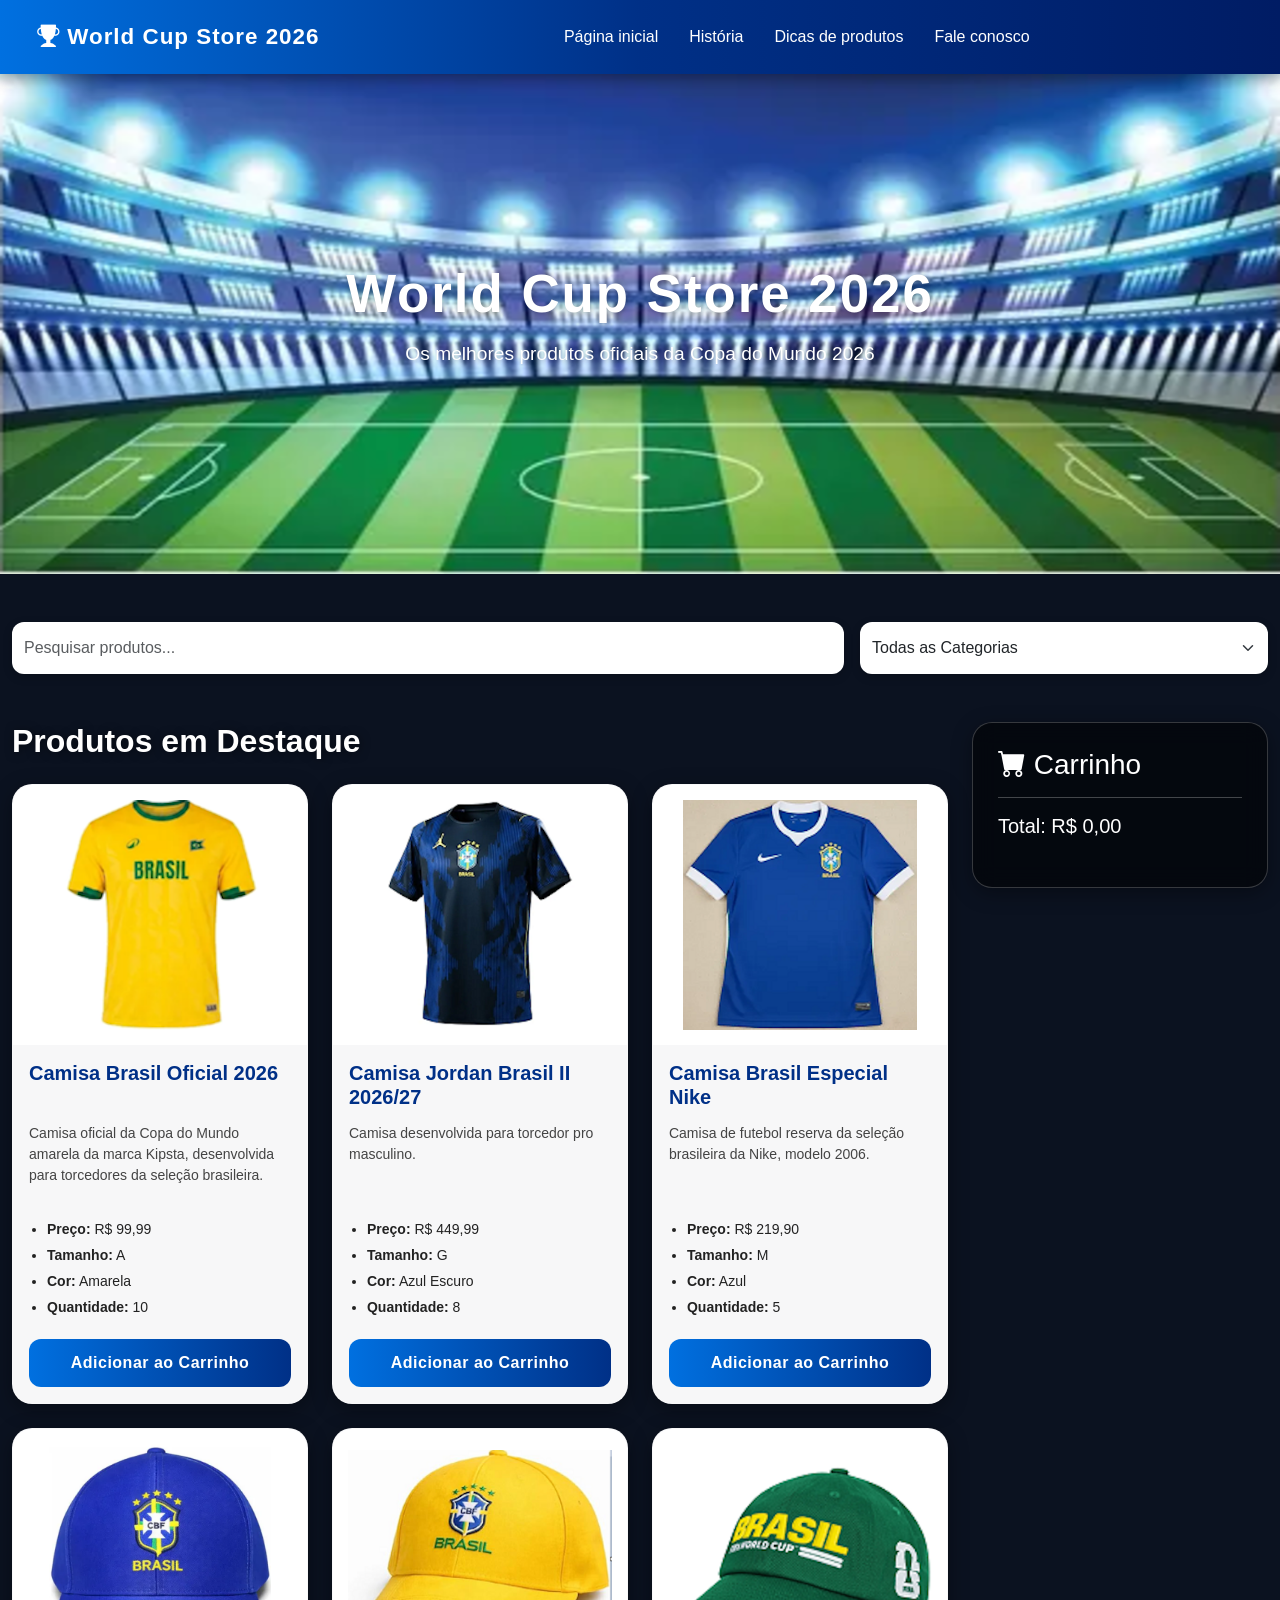
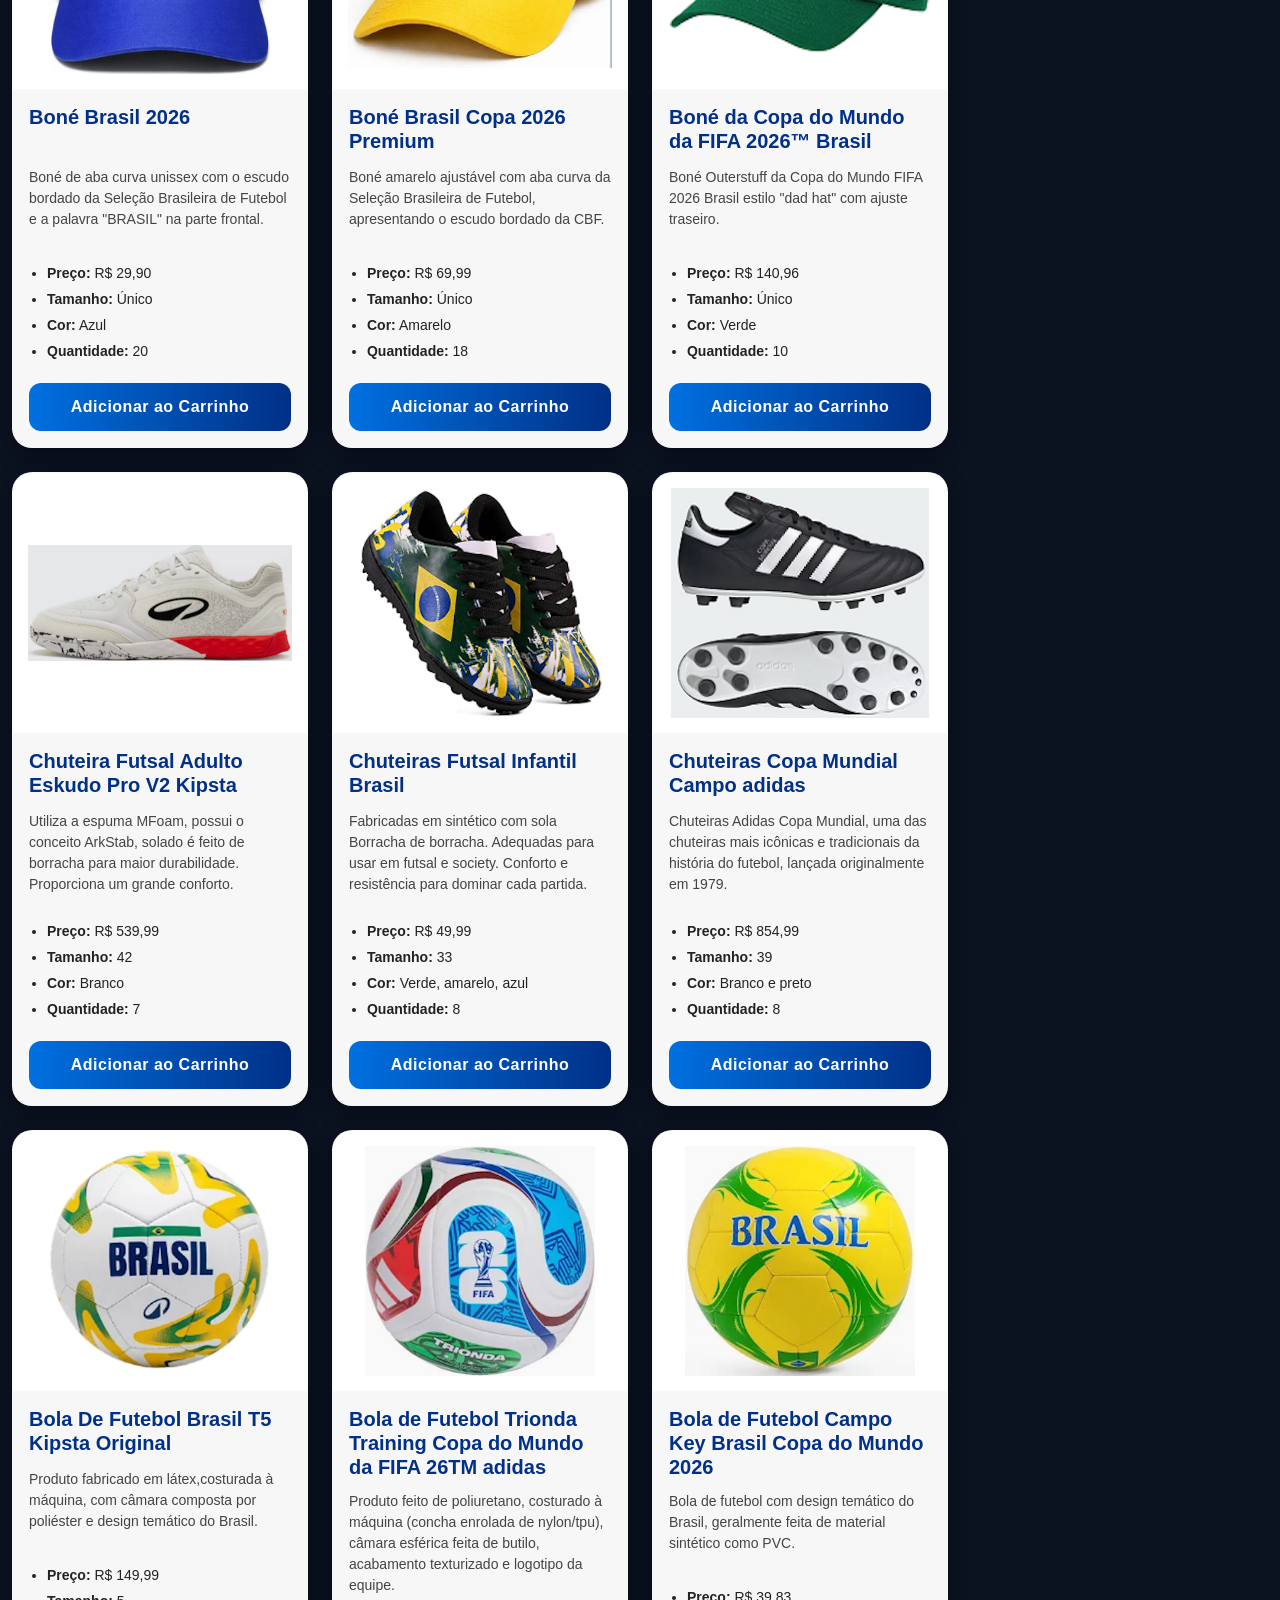
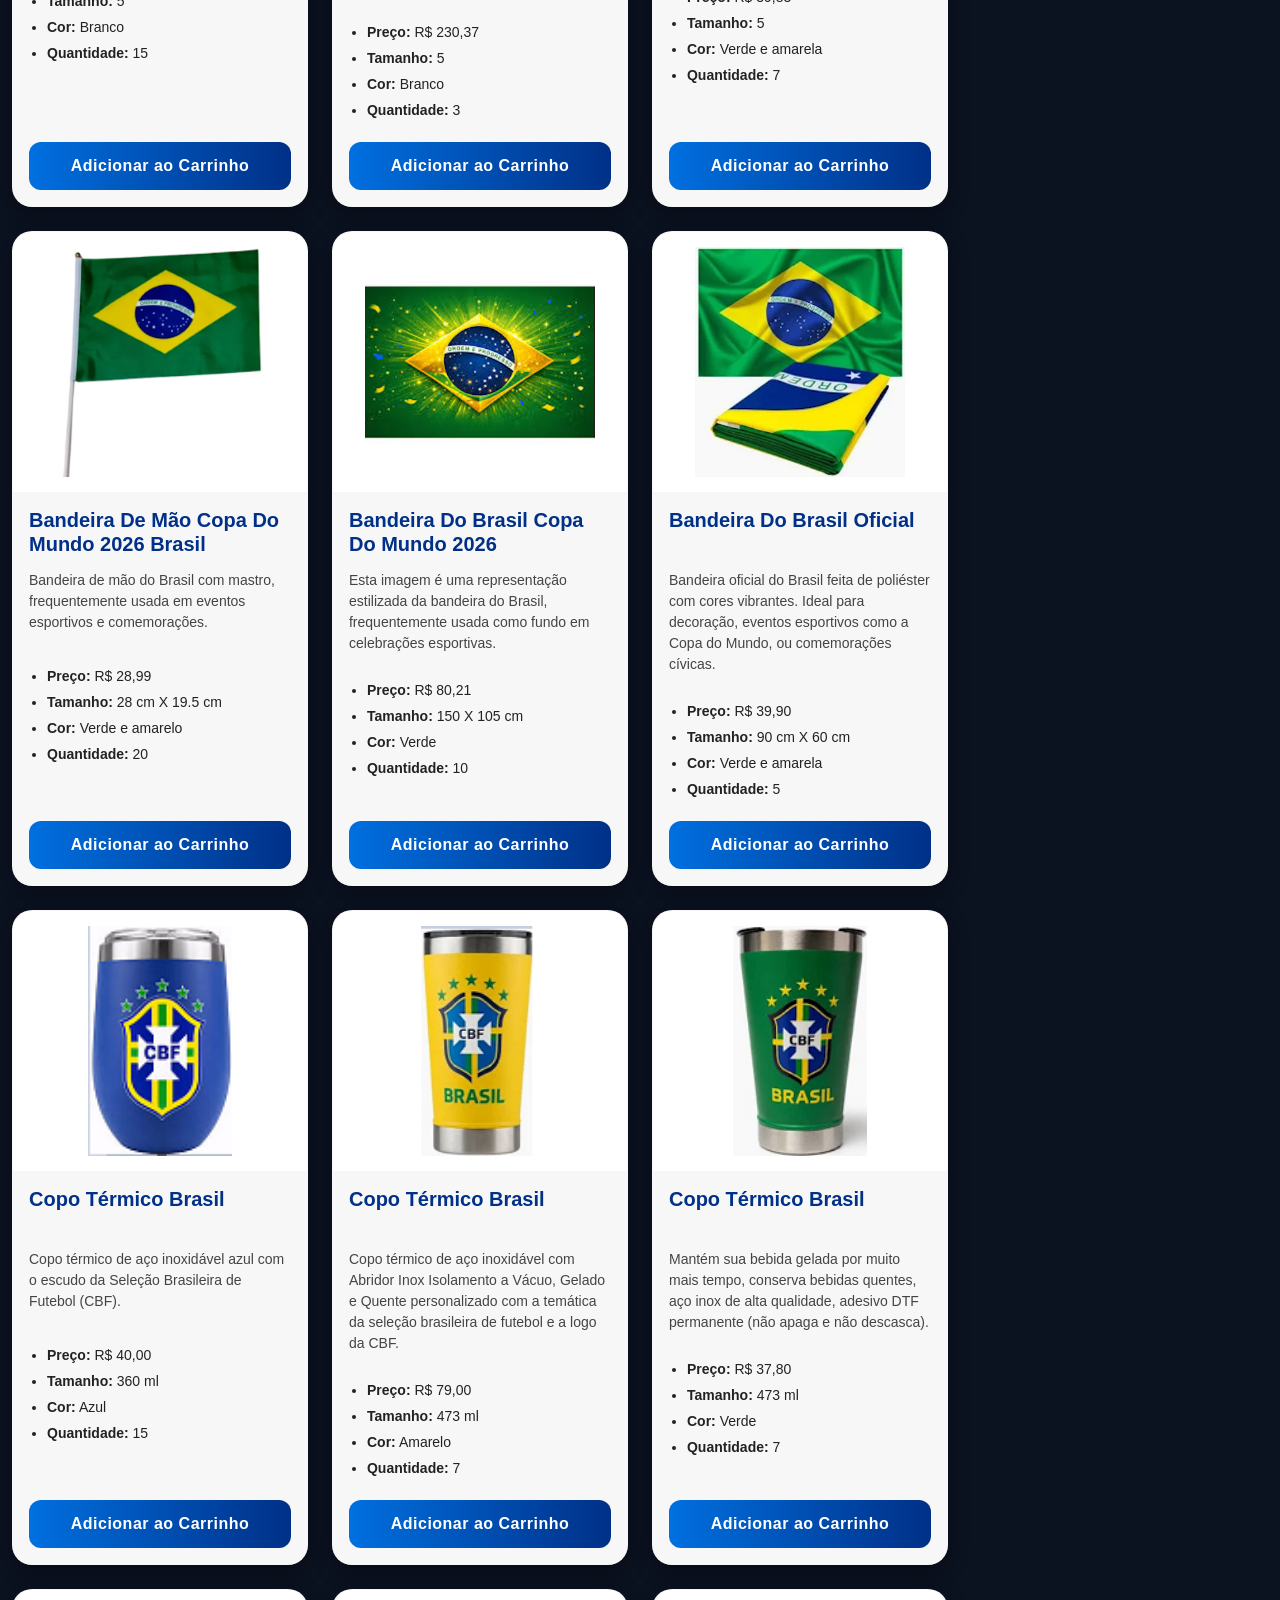
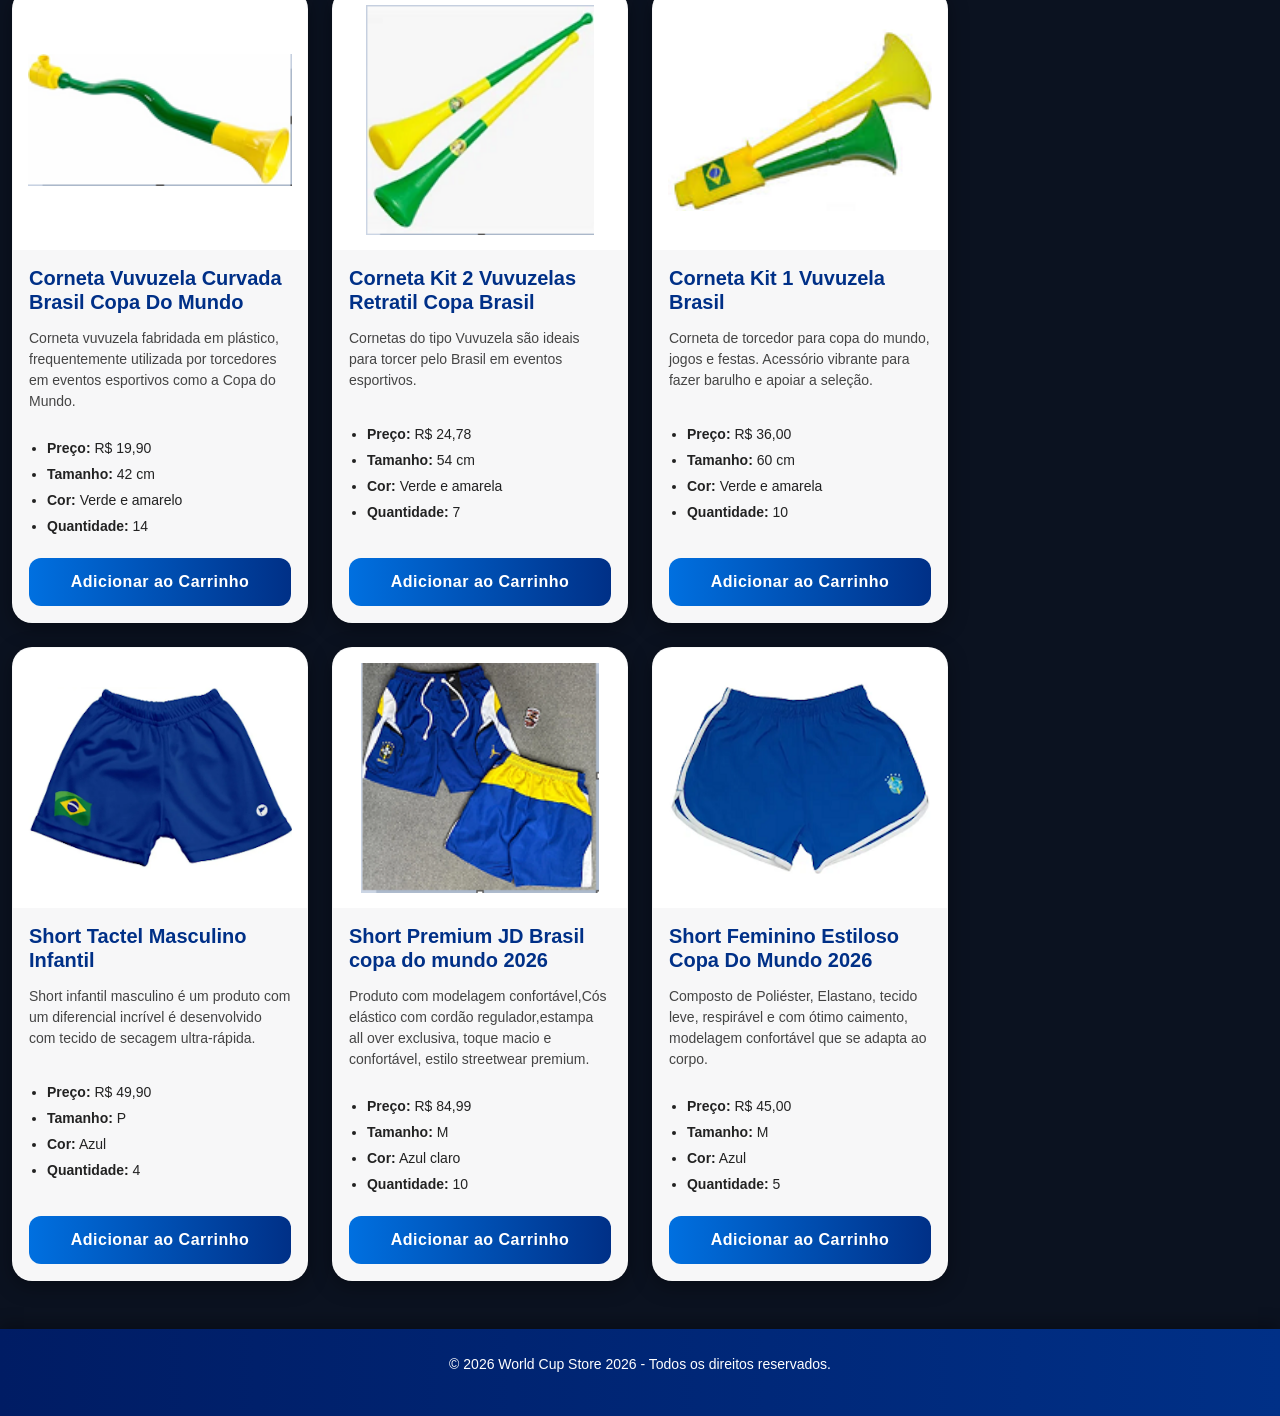
==== commit 83bf3189: "Update index.html" ====
--- a/index.html
+++ b/index.html
@@ -41,7 +41,7 @@
                     <ul class="navbar-nav mx-auto">
 
                         <li class="nav-item">
-                            <a class="nav-link active" href="#">Início</a>
+                            <a class="nav-link active" href="#">Página inicial</a>
                         </li>
 
                         <li class="nav-item">
@@ -49,21 +49,14 @@
                         </li>
 
                         <li class="nav-item">
-                            <a class="nav-link" href="menu2.html">Produtos</a>
+                            <a class="nav-link" href="menu2.html">Dicas de produtos</a>
                         </li>
 
                         <li class="nav-item">
-                            <a class="nav-link" href="menu3.html">Contato</a>
+                            <a class="nav-link" href="menu3.html">Fale conosco</a>
                         </li>
 
                     </ul>
-
-                    <button class="btn btn-light" id="btnCarrinho">
-
-                        <i class="bi bi-cart-fill"></i>
-                        Carrinho
-
-                    </button>
 
                 </div>
 
@@ -1070,35 +1063,23 @@
 
                 <div class="col-lg-3">
 
-                    <div class="carrinho d-none" id="containerCarrinho">
+                   <div class="carrinho" id="containerCarrinho">
 
                         <h3>
                             <i class="bi bi-cart-fill"></i>
                             Carrinho
                         </h3>
 
-                        <button class="btn btn-sm btn-danger mb-3"  id="fecharCarrinho">
-                            Fechar
-                        </button>
-
                         <div class="itens-carrinho"></div>
 
                         <hr>
 
                         <h5 id="total-carrinho">
-
                             Total: R$ 0,00
-
                         </h5>
 
                         <div class="d-grid gap-2 mt-4">
-
                             <div id="paypal-button-container"></div>
-
-                            <button class="btn btn-dark btn-lg">
-                                Cartão de Débito ou Crédito
-                            </button>
-
                         </div>
 
                     </div>
--- a/assets/css/styles.css
+++ b/assets/css/styles.css
@@ -1,424 +1,292 @@
-*{
+* {
     margin: 0;
     padding: 0;
     box-sizing: border-box;
 }
 
-
-body{
-
+body {
     font-family: Arial, Helvetica, sans-serif;
-
-    background-image:
-    linear-gradient(
-    rgba(0,0,0,0.75),
-    rgba(0,0,0,0.75)),
-    url("../img/background.jpg");
-
+    color: white;
+    min-height: 100vh;
+    background-color: #0b1220;
+}
+
+/* =========================
+   CONTAINER
+========================= */
+.container {
+    max-width: 1320px;
+}
+
+/* =========================
+   MENU
+========================= */
+.menu-principal {
+    background: linear-gradient(to right, #0070E0, #003087, #001C64);
+    padding: 15px 25px;
+    box-shadow: 0 4px 15px rgba(0,0,0,0.4);
+    position: sticky;
+    top: 0;
+    z-index: 1000;
+}
+
+.navbar-brand {
+    font-size: 1.4rem;
+    font-weight: bold;
+    letter-spacing: 1px;
+}
+
+.nav-link {
+    color: white !important;
+    margin-left: 15px;
+    transition: 0.3s;
+    font-weight: 500;
+}
+
+.nav-link:hover {
+    color: #ffc439 !important;
+    transform: translateY(-2px);
+}
+
+/* =========================
+   HERO
+========================= */
+.hero {
+    background-image: url("../img/background.png");
     background-size: cover;
-
-    background-position: center;
-
-    background-attachment: fixed;
-
-    color: white;
-
-    min-height: 100vh;
-}
-
-
-.container{
-
-    max-width: 1320px;
-}
-
-
-.menu-principal{
-
-    background:
-    linear-gradient(
-    to right,
-    #0070E0,
-    #003087,
-    #001C64);
-
-    padding: 15px 25px;
-
-    box-shadow:
-    0 4px 15px rgba(0,0,0,0.4);
-
+    background-position: center bottom;
+    background-repeat: no-repeat;
+    width: 100%;
+    min-height: 500px;
+    display: flex;
+    align-items: center;
+    justify-content: center;
+    text-align: center;
+    color: white;
+    overflow: hidden;
+}
+
+.titulo-principal {
+    font-size: 3.3rem;
+    font-weight: bold;
+    margin-bottom: 15px;
+    letter-spacing: 2px;
+    text-shadow: 1px 1px 6px rgba(0,0,0,0.35);
+}
+
+.subtitulo {
+    font-size: 1.2rem;
+    color: white;
+    text-shadow: 1px 1px 5px rgba(0,0,0,0.30);
+}
+
+/* =========================
+   INPUTS
+========================= */
+.pesquisa,
+.filtro-categoria {
+    height: 52px;
+    border-radius: 12px;
+    border: none;
+    box-shadow: 0 3px 10px rgba(0,0,0,0.2);
+}
+
+.pesquisa:focus,
+.filtro-categoria:focus {
+    outline: none;
+    box-shadow: 0 0 10px rgba(0,112,224,0.7);
+}
+
+/* =========================
+   SEÇÃO
+========================= */
+.titulo-secao {
+    font-size: 2rem;
+    font-weight: bold;
+    margin-bottom: 25px;
+    text-shadow: 1px 1px 10px rgba(0,0,0,0.5);
+}
+
+/* =========================
+   PRODUTOS
+========================= */
+.produto-card {
+    background-color: rgba(255,255,255,0.97);
+    border-radius: 20px;
+    overflow: hidden;
+    transition: 0.4s;
+    border: 1px solid rgba(255,255,255,0.15);
+    box-shadow: 0 5px 20px rgba(0,0,0,0.35);
+    height: 100%;
+}
+
+.produto-card:hover {
+    transform: translateY(-10px);
+    box-shadow: 0 15px 35px rgba(0,0,0,0.5);
+}
+
+.produto-card img {
+    width: 100%;
+    height: 260px;
+    object-fit: contain;
+    background-color: white;
+    padding: 15px;
+    transition: 0.4s;
+}
+
+.produto-card:hover img {
+    transform: scale(1.03);
+}
+
+.card-body {
+    color: #222;
+    display: flex;
+    flex-direction: column;
+}
+
+.card-title {
+    color: #003087;
+    font-weight: bold;
+    margin-bottom: 12px;
+    min-height: 50px;
+}
+
+.card-text {
+    font-size: 14px;
+    color: #444;
+    min-height: 70px;
+}
+
+.lista-produto {
+    padding-left: 18px;
+    margin-top: 10px;
+    font-size: 14px;
+    flex-grow: 1;
+}
+
+.lista-produto li {
+    margin-bottom: 5px;
+}
+
+/* =========================
+   BOTÃO
+========================= */
+.btn-primary {
+    background: linear-gradient(to right, #0070E0, #003087);
+    border: none;
+    border-radius: 12px;
+    padding: 12px;
+    font-weight: bold;
+    letter-spacing: 0.5px;
+    transition: 0.3s;
+    margin-top: auto;
+}
+
+.btn-primary:hover {
+    transform: scale(1.03);
+    opacity: 0.95;
+}
+
+/* =========================
+   CARRINHO
+========================= */
+.carrinho {
+    background-color: rgba(0,0,0,0.55);
+    backdrop-filter: blur(12px);
+    color: white;
+    padding: 25px;
+    border-radius: 20px;
+    border: 1px solid rgba(255,255,255,0.2);
+    box-shadow: 0 5px 20px rgba(0,0,0,0.35);
     position: sticky;
-
-    top: 0;
-
-    z-index: 1000;
-}
-
-.navbar-brand{
-
-    font-size: 1.4rem;
-
-    font-weight: bold;
-
-    letter-spacing: 1px;
-}
-
-.nav-link{
-
+    top: 100px;
+}
+
+/* 🔥 CORREÇÃO PRINCIPAL DO PROBLEMA */
+.itens-carrinho,
+.itens-carrinho h6,
+.itens-carrinho p,
+.itens-carrinho span {
     color: white !important;
-
-    margin-left: 15px;
-
+}
+
+.item-carrinho h6 {
+    font-weight: bold;
+    margin-bottom: 5px;
+}
+
+.item-carrinho p {
+    color: #ddd;
+}
+
+/* =========================
+   BOTÕES
+========================= */
+.btn-warning,
+.btn-dark {
+    border-radius: 12px;
     transition: 0.3s;
-
-    font-weight: 500;
-}
-
-.nav-link:hover{
-
-    color: #ffc439 !important;
-
-    transform: translateY(-2px);
-}
-
-
-.hero{
-
-    padding: 120px 20px;
-
+    font-weight: bold;
+}
+
+.btn-warning:hover,
+.btn-dark:hover {
+    transform: scale(1.02);
+}
+
+/* =========================
+   FOOTER
+========================= */
+.footer {
+    margin-top: 70px;
+    background: linear-gradient(to right, #001C64, #003087);
     text-align: center;
-}
-
-.titulo-principal{
-
-    font-size: 3.3rem;
-
-    font-weight: bold;
-
-    margin-bottom: 15px;
-
-    letter-spacing: 2px;
-
-    text-shadow:
-    2px 2px 15px rgba(0,0,0,0.7);
-}
-
-.subtitulo{
-
-    font-size: 1.2rem;
-
-    color: #d1d5db;
-}
-
-
-.pesquisa,
-.filtro-categoria{
-
-    height: 52px;
-
-    border-radius: 12px;
-
-    border: none;
-
-    box-shadow:
-    0 3px 10px rgba(0,0,0,0.2);
-}
-
-.pesquisa:focus,
-.filtro-categoria:focus{
-
-    outline: none;
-
-    box-shadow:
-    0 0 10px rgba(0,112,224,0.7);
-}
-
-
-.titulo-secao{
-
-    font-size: 2rem;
-
-    font-weight: bold;
-
-    margin-bottom: 25px;
-
-    text-shadow:
-    1px 1px 10px rgba(0,0,0,0.5);
-}
-
-
-.produto-card{
-
-    background-color:
-    rgba(255,255,255,0.97);
-
-    border-radius: 20px;
-
-    overflow: hidden;
-
-    transition: 0.4s;
-
-    border:
-    1px solid rgba(255,255,255,0.15);
-
-    box-shadow:
-    0 5px 20px rgba(0,0,0,0.35);
-
-    height: 100%;
-}
-
-.produto-card:hover{
-
-    transform:
-    translateY(-10px);
-
-    box-shadow:
-    0 15px 35px rgba(0,0,0,0.5);
-}
-
-
-.produto-card img{
-
-    width: 100%;
-
-    height: 260px;
-
-    object-fit: contain;
-
-    background-color: white;
-
-    padding: 15px;
-
-    transition: 0.4s;
-}
-
-.produto-card:hover img{
-
-    transform: scale(1.03);
-}
-
-
-.card-body{
-
-    color: #222;
-
-    display: flex;
-
-    flex-direction: column;
-}
-
-.card-title{
-
-    color: #003087;
-
-    font-weight: bold;
-
-    margin-bottom: 12px;
-
-    min-height: 50px;
-}
-
-.card-text{
-
+    padding: 25px;
     font-size: 14px;
-
-    color: #444;
-
-    min-height: 70px;
-}
-
-
-.lista-produto{
-
-    padding-left: 18px;
-
-    margin-top: 10px;
-
-    font-size: 14px;
-
-    flex-grow: 1;
-}
-
-.lista-produto li{
-
-    margin-bottom: 5px;
-}
-
-
-.btn-primary{
-
-    background:
-    linear-gradient(
-    to right,
-    #0070E0,
-    #003087);
-
-    border: none;
-
-    border-radius: 12px;
-
-    padding: 12px;
-
-    font-weight: bold;
-
-    letter-spacing: 0.5px;
-
-    transition: 0.3s;
-
-    margin-top: auto;
-}
-
-.btn-primary:hover{
-
-    transform: scale(1.03);
-
-    opacity: 0.95;
-}
-
-
-.carrinho{
-
-    background-color:
-    rgba(255,255,255,0.15);
-
-    backdrop-filter: blur(10px);
-
-    color: white;
-
-    padding: 25px;
-
-    border-radius: 20px;
-
-    border:
-    1px solid rgba(255,255,255,0.2);
-
-    box-shadow:
-    0 5px 20px rgba(0,0,0,0.35);
-
-    position: sticky;
-
-    top: 100px;
-}
-
-.carrinho h3{
-
-    color: white;
-
-    margin-bottom: 20px;
-}
-
-
-.btn-warning{
-
-    font-weight: bold;
-
-    border-radius: 12px;
-
-    border: none;
-
-    transition: 0.3s;
-}
-
-.btn-warning:hover{
-
-    transform: scale(1.02);
-}
-
-.btn-dark{
-
-    border-radius: 12px;
-
-    transition: 0.3s;
-}
-
-.btn-dark:hover{
-
-    transform: scale(1.02);
-}
-
-
-.footer{
-
-    margin-top: 70px;
-
-    background:
-    linear-gradient(
-    to right,
-    #001C64,
-    #003087);
-
-    text-align: center;
-
-    padding: 25px;
-
-    font-size: 14px;
-
-    box-shadow:
-    0 -5px 15px rgba(0,0,0,0.3);
-}
-
-
-@media(max-width: 991px){
-
-    .hero{
-
+    box-shadow: 0 -5px 15px rgba(0,0,0,0.3);
+}
+
+/* =========================
+   RESPONSIVO
+========================= */
+@media (max-width: 991px) {
+    .hero {
         padding: 80px 20px;
     }
 
-    .titulo-principal{
-
+    .titulo-principal {
         font-size: 2.5rem;
     }
 
-    .carrinho{
-
+    .carrinho {
         margin-top: 40px;
-
         position: relative;
-
         top: 0;
     }
 }
 
-@media(max-width: 576px){
-
-    .hero{
-
+@media (max-width: 576px) {
+    .hero {
         padding: 60px 15px;
     }
 
-    .titulo-principal{
-
+    .titulo-principal {
         font-size: 2rem;
     }
 
-    .subtitulo{
-
+    .subtitulo {
         font-size: 1rem;
     }
 
-    .navbar-brand{
-
+    .navbar-brand {
         font-size: 1rem;
     }
 
-    .titulo-secao{
-
+    .titulo-secao {
         font-size: 1.6rem;
     }
 
-    .produto-card img{
-
+    .produto-card img {
         height: 230px;
     }
 }
-
-
-.produto-destaque{
-
-    height: 220px !important;
-
-    object-fit: contain !important;
-
-    padding: 20px;
-}
